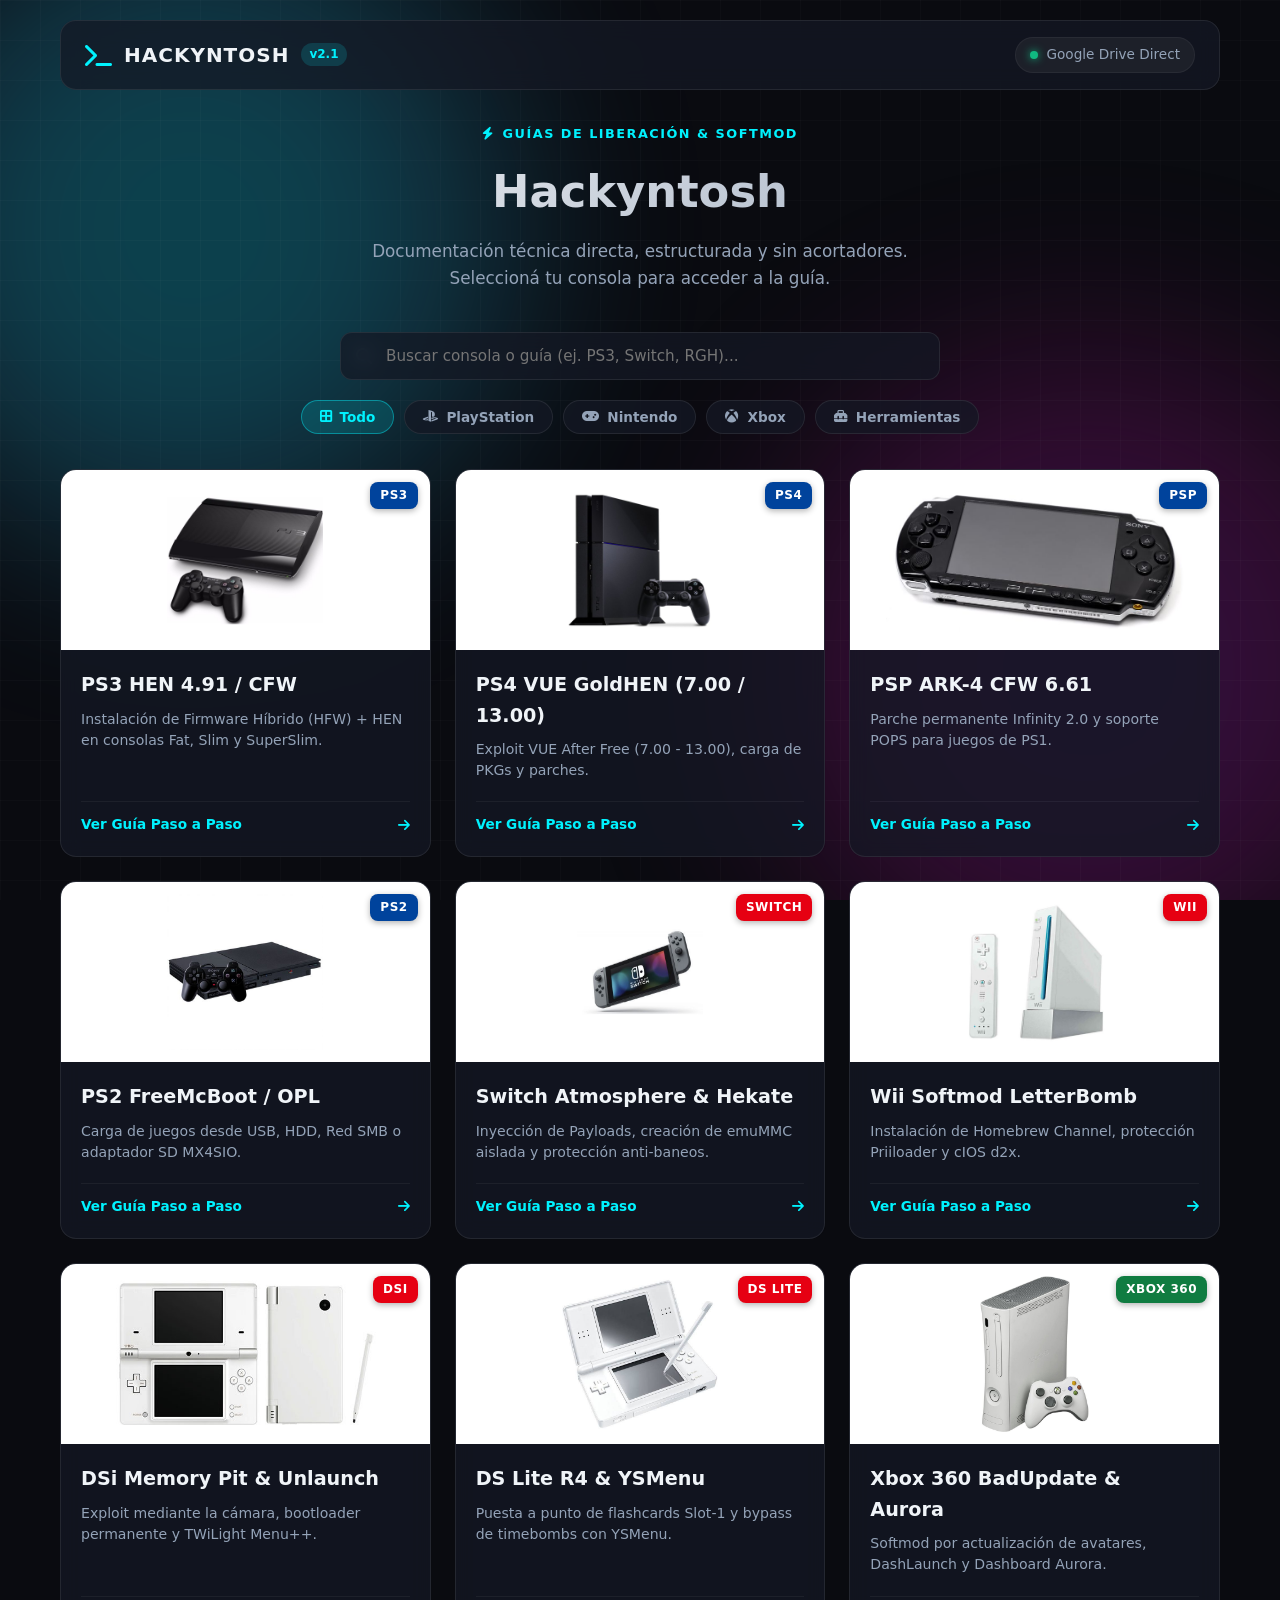
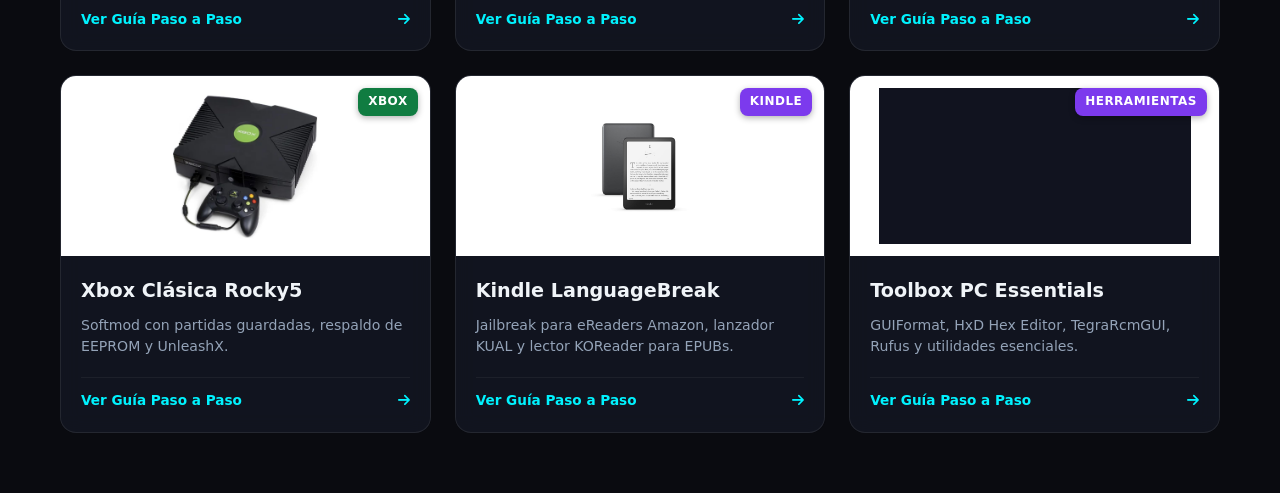
==== index.html @ 68d9c606 "Update Index" ====
<!DOCTYPE html>
<html lang="es">
<head>
  <meta charset="UTF-8">
  <meta name="viewport" content="width=device-width, initial-scale=1.0, maximum-scale=1.0, user-scalable=no">
  <title>Hackyntosh | Softmod & Documentación Técnica</title>
  <link rel="stylesheet" href="styles.css">
  <link rel="stylesheet" href="https://cdnjs.cloudflare.com/ajax/libs/font-awesome/6.4.0/css/all.min.css">
</head>
<body>

  <!-- Fondo Neón Cyberpunk -->
  <div class="aurora-bg">
    <div class="aurora-blob blob-1"></div>
    <div class="aurora-blob blob-2"></div>
    <div class="cyber-grid"></div>
  </div>

  <main class="main-layout">

    <!-- Navbar -->
    <nav class="navbar">
      <a href="index.html" class="brand">
        <i class="fa-solid fa-terminal brand-icon"></i>
        <span class="brand-title">HACKYNTOSH</span>
        <span class="brand-version">v2.1</span>
      </a>
      <div class="status-pill">
        <span class="status-dot"></span>
        <span>Google Drive Direct</span>
      </div>
    </nav>

    <!-- Hero Section -->
    <header class="hero">
      <div class="hero-tag">
        <i class="fa-solid fa-bolt"></i> GUÍAS DE LIBERACIÓN & SOFTMOD
      </div>
      <h1>Hackyntosh</h1>
      <p>
        Documentación técnica directa, estructurada y sin acortadores. Seleccioná tu consola para acceder a la guía.
      </p>
    </header>

    <!-- Búsqueda y Filtros -->
    <div class="search-filter-box">
      <div class="search-bar">
        <i class="fa-solid fa-magnifying-glass search-icon"></i>
        <input type="text" id="searchInput" placeholder="Buscar consola o guía (ej. PS3, Switch, RGH)...">
      </div>

      <div class="filter-pills">
        <button class="filter-btn active" data-filter="all">
          <i class="fa-solid fa-border-all"></i> Todo
        </button>
        <button class="filter-btn" data-filter="playstation">
          <i class="fa-brands fa-playstation"></i> PlayStation
        </button>
        <button class="filter-btn" data-filter="nintendo">
          <i class="fa-solid fa-gamepad"></i> Nintendo
        </button>
        <button class="filter-btn" data-filter="xbox">
          <i class="fa-brands fa-xbox"></i> Xbox
        </button>
        <button class="filter-btn" data-filter="otros">
          <i class="fa-solid fa-toolbox"></i> Herramientas
        </button>
      </div>
    </div>

    <!-- Grilla de Consolas -->
    <div class="cards-grid" id="cardsGrid">

      <!-- PS3 -->
      <a href="ps3.html" class="guide-card-link" data-category="playstation" data-keywords="ps3 playstation 3 hen hfw 4.91 cfw evilnat multiman webman">
        <div class="card">
          <div class="card-image-wrapper">
            <img src="img/ps3.jpg" alt="PlayStation 3" onerror="this.src='data:image/svg+xml;utf8,<svg xmlns=\'http://www.w3.org/2000/svg\' width=\'100%\' height=\'100%\' fill=\'%2311131f\'><rect width=\'100%\' height=\'100%\'/></svg>'">
            <div class="card-image-overlay"></div>
            <span class="badge ps card-badge-top">PS3</span>
          </div>
          <div class="card-content">
            <h3>PS3 HEN 4.91 / CFW</h3>
            <p>Instalación de Firmware Híbrido (HFW) + HEN en consolas Fat, Slim y SuperSlim.</p>
            <div class="card-footer">
              <span>Ver Guía Paso a Paso</span>
              <i class="fa-solid fa-arrow-right"></i>
            </div>
          </div>
        </div>
      </a>

      <!-- PS4 -->
      <a href="ps4.html" class="guide-card-link" data-category="playstation" data-keywords="ps4 playstation 4 goldhen pppwn 9.00 11.00 itemzflow">
        <div class="card">
          <div class="card-image-wrapper">
            <img src="img/ps4.jpg" alt="PlayStation 4" onerror="this.src='data:image/svg+xml;utf8,<svg xmlns=\'http://www.w3.org/2000/svg\' width=\'100%\' height=\'100%\' fill=\'%2311131f\'><rect width=\'100%\' height=\'100%\'/></svg>'">
            <div class="card-image-overlay"></div>
            <span class="badge ps card-badge-top">PS4</span>
          </div>
          <div class="card-content">
            <h3>PS4 VUE GoldHEN (7.00 / 13.00)</h3>
            <p>Exploit VUE After Free (7.00 - 13.00), carga de PKGs y parches.</p>
            <div class="card-footer">
              <span>Ver Guía Paso a Paso</span>
              <i class="fa-solid fa-arrow-right"></i>
            </div>
          </div>
        </div>
      </a>

      <!-- PSP -->
      <a href="psp.html" class="guide-card-link" data-category="playstation" data-keywords="psp ark-4 cfw 6.61 infinity ps1 pops">
        <div class="card">
          <div class="card-image-wrapper">
            <img src="img/psp.jpg" alt="PSP" onerror="this.src='data:image/svg+xml;utf8,<svg xmlns=\'http://www.w3.org/2000/svg\' width=\'100%\' height=\'100%\' fill=\'%2311131f\'><rect width=\'100%\' height=\'100%\'/></svg>'">
            <div class="card-image-overlay"></div>
            <span class="badge ps card-badge-top">PSP</span>
          </div>
          <div class="card-content">
            <h3>PSP ARK-4 CFW 6.61</h3>
            <p>Parche permanente Infinity 2.0 y soporte POPS para juegos de PS1.</p>
            <div class="card-footer">
              <span>Ver Guía Paso a Paso</span>
              <i class="fa-solid fa-arrow-right"></i>
            </div>
          </div>
        </div>
      </a>

      <!-- PS2 -->
      <a href="ps2.html" class="guide-card-link" data-category="playstation" data-keywords="ps2 playstation 2 freemcboot fmcb funtuna opl mx4sio">
        <div class="card">
          <div class="card-image-wrapper">
            <img src="img/ps2.jpg" alt="PlayStation 2" onerror="this.src='data:image/svg+xml;utf8,<svg xmlns=\'http://www.w3.org/2000/svg\' width=\'100%\' height=\'100%\' fill=\'%2311131f\'><rect width=\'100%\' height=\'100%\'/></svg>'">
            <div class="card-image-overlay"></div>
            <span class="badge ps card-badge-top">PS2</span>
          </div>
          <div class="card-content">
            <h3>PS2 FreeMcBoot / OPL</h3>
            <p>Carga de juegos desde USB, HDD, Red SMB o adaptador SD MX4SIO.</p>
            <div class="card-footer">
              <span>Ver Guía Paso a Paso</span>
              <i class="fa-solid fa-arrow-right"></i>
            </div>
          </div>
        </div>
      </a>

      <!-- SWITCH -->
      <a href="switch.html" class="guide-card-link" data-category="nintendo" data-keywords="switch nintendo atmosphere hekate emummc dbi picofly">
        <div class="card">
          <div class="card-image-wrapper">
            <img src="img/switch.jpg" alt="Nintendo Switch" onerror="this.src='data:image/svg+xml;utf8,<svg xmlns=\'http://www.w3.org/2000/svg\' width=\'100%\' height=\'100%\' fill=\'%2311131f\'><rect width=\'100%\' height=\'100%\'/></svg>'">
            <div class="card-image-overlay"></div>
            <span class="badge nintendo card-badge-top">Switch</span>
          </div>
          <div class="card-content">
            <h3>Switch Atmosphere & Hekate</h3>
            <p>Inyección de Payloads, creación de emuMMC aislada y protección anti-baneos.</p>
            <div class="card-footer">
              <span>Ver Guía Paso a Paso</span>
              <i class="fa-solid fa-arrow-right"></i>
            </div>
          </div>
        </div>
      </a>

      <!-- WII -->
      <a href="wii.html" class="guide-card-link" data-category="nintendo" data-keywords="wii nintendo letterbomb str2hax cios d2x priiloader">
        <div class="card">
          <div class="card-image-wrapper">
            <img src="img/wii.jpg" alt="Nintendo Wii" onerror="this.src='data:image/svg+xml;utf8,<svg xmlns=\'http://www.w3.org/2000/svg\' width=\'100%\' height=\'100%\' fill=\'%2311131f\'><rect width=\'100%\' height=\'100%\'/></svg>'">
            <div class="card-image-overlay"></div>
            <span class="badge nintendo card-badge-top">Wii</span>
          </div>
          <div class="card-content">
            <h3>Wii Softmod LetterBomb</h3>
            <p>Instalación de Homebrew Channel, protección Priiloader y cIOS d2x.</p>
            <div class="card-footer">
              <span>Ver Guía Paso a Paso</span>
              <i class="fa-solid fa-arrow-right"></i>
            </div>
          </div>
        </div>
      </a>

      <!-- DSI -->
      <a href="dsi.html" class="guide-card-link" data-category="nintendo" data-keywords="dsi memory pit unlaunch twilight menu nintendo">
        <div class="card">
          <div class="card-image-wrapper">
            <img src="img/ndsi.jpg" alt="Nintendo DSi" onerror="this.src='data:image/svg+xml;utf8,<svg xmlns=\'http://www.w3.org/2000/svg\' width=\'100%\' height=\'100%\' fill=\'%2311131f\'><rect width=\'100%\' height=\'100%\'/></svg>'">
            <div class="card-image-overlay"></div>
            <span class="badge nintendo card-badge-top">DSi</span>
          </div>
          <div class="card-content">
            <h3>DSi Memory Pit & Unlaunch</h3>
            <p>Exploit mediante la cámara, bootloader permanente y TWiLight Menu++.</p>
            <div class="card-footer">
              <span>Ver Guía Paso a Paso</span>
              <i class="fa-solid fa-arrow-right"></i>
            </div>
          </div>
        </div>
      </a>

      <!-- DS LITE -->
      <a href="dslite.html" class="guide-card-link" data-category="nintendo" data-keywords="ds lite r4 ysmenu flashcard timebomb">
        <div class="card">
          <div class="card-image-wrapper">
            <img src="img/ndsl.jpg" alt="DS Lite" onerror="this.src='data:image/svg+xml;utf8,<svg xmlns=\'http://www.w3.org/2000/svg\' width=\'100%\' height=\'100%\' fill=\'%2311131f\'><rect width=\'100%\' height=\'100%\'/></svg>'">
            <div class="card-image-overlay"></div>
            <span class="badge nintendo card-badge-top">DS Lite</span>
          </div>
          <div class="card-content">
            <h3>DS Lite R4 & YSMenu</h3>
            <p>Puesta a punto de flashcards Slot-1 y bypass de timebombs con YSMenu.</p>
            <div class="card-footer">
              <span>Ver Guía Paso a Paso</span>
              <i class="fa-solid fa-arrow-right"></i>
            </div>
          </div>
        </div>
      </a>

      <!-- XBOX 360 -->
      <a href="xbox360.html" class="guide-card-link" data-category="xbox" data-keywords="xbox 360 badupdate badavatar aurora dashlaunch xexmenu">
        <div class="card">
          <div class="card-image-wrapper">
            <img src="img/xbox360.jpg" alt="Xbox 360" onerror="this.src='data:image/svg+xml;utf8,<svg xmlns=\'http://www.w3.org/2000/svg\' width=\'100%\' height=\'100%\' fill=\'%2311131f\'><rect width=\'100%\' height=\'100%\'/></svg>'">
            <div class="card-image-overlay"></div>
            <span class="badge xbox card-badge-top">Xbox 360</span>
          </div>
          <div class="card-content">
            <h3>Xbox 360 BadUpdate & Aurora</h3>
            <p>Softmod por actualización de avatares, DashLaunch y Dashboard Aurora.</p>
            <div class="card-footer">
              <span>Ver Guía Paso a Paso</span>
              <i class="fa-solid fa-arrow-right"></i>
            </div>
          </div>
        </div>
      </a>

      <!-- XBOX CLÁSICA -->
      <a href="xbox_clasica.html" class="guide-card-link" data-category="xbox" data-keywords="xbox clasica original endgame rocky5 unleashx insignia">
        <div class="card">
          <div class="card-image-wrapper">
            <img src="img/xbox.jpg" alt="Xbox Clasica" onerror="this.src='data:image/svg+xml;utf8,<svg xmlns=\'http://www.w3.org/2000/svg\' width=\'100%\' height=\'100%\' fill=\'%2311131f\'><rect width=\'100%\' height=\'100%\'/></svg>'">
            <div class="card-image-overlay"></div>
            <span class="badge xbox card-badge-top">Xbox</span>
          </div>
          <div class="card-content">
            <h3>Xbox Clásica Rocky5</h3>
            <p>Softmod con partidas guardadas, respaldo de EEPROM y UnleashX.</p>
            <div class="card-footer">
              <span>Ver Guía Paso a Paso</span>
              <i class="fa-solid fa-arrow-right"></i>
            </div>
          </div>
        </div>
      </a>

      <!-- KINDLE -->
      <a href="kindle.html" class="guide-card-link" data-category="otros" data-keywords="kindle languagebreak amazon jailbreak koreader kual">
        <div class="card">
          <div class="card-image-wrapper">
            <img src="img/kindle.jpg" alt="Kindle" onerror="this.src='data:image/svg+xml;utf8,<svg xmlns=\'http://www.w3.org/2000/svg\' width=\'100%\' height=\'100%\' fill=\'%2311131f\'><rect width=\'100%\' height=\'100%\'/></svg>'">
            <div class="card-image-overlay"></div>
            <span class="badge otros card-badge-top">Kindle</span>
          </div>
          <div class="card-content">
            <h3>Kindle LanguageBreak</h3>
            <p>Jailbreak para eReaders Amazon, lanzador KUAL y lector KOReader para EPUBs.</p>
            <div class="card-footer">
              <span>Ver Guía Paso a Paso</span>
              <i class="fa-solid fa-arrow-right"></i>
            </div>
          </div>
        </div>
      </a>

      <!-- HERRAMIENTAS PC -->
      <a href="pctools.html" class="guide-card-link" data-category="otros" data-keywords="tools pc guiformat hxd tegrarcmgui rufus herramientas">
        <div class="card">
          <div class="card-image-wrapper">
            <img src="img/pctools.jpg" alt="PC Tools" onerror="this.src='data:image/svg+xml;utf8,<svg xmlns=\'http://www.w3.org/2000/svg\' width=\'100%\' height=\'100%\' fill=\'%2311131f\'><rect width=\'100%\' height=\'100%\'/></svg>'">
            <div class="card-image-overlay"></div>
            <span class="badge otros card-badge-top">Herramientas</span>
          </div>
          <div class="card-content">
            <h3>Toolbox PC Essentials</h3>
            <p>GUIFormat, HxD Hex Editor, TegraRcmGUI, Rufus y utilidades esenciales.</p>
            <div class="card-footer">
              <span>Ver Guía Paso a Paso</span>
              <i class="fa-solid fa-arrow-right"></i>
            </div>
          </div>
        </div>
      </a>

    </div>

  </main>

  <!-- Filter & Search Script -->
  <script>
    document.addEventListener('DOMContentLoaded', () => {
      const searchInput = document.getElementById('searchInput');
      const filterBtns = document.querySelectorAll('.filter-btn');
      const cards = document.querySelectorAll('.guide-card-link');

      let currentFilter = 'all';

      filterBtns.forEach(btn => {
        btn.addEventListener('click', () => {
          filterBtns.forEach(b => b.classList.remove('active'));
          btn.classList.add('active');
          currentFilter = btn.dataset.filter;
          filterCards();
        });
      });

      searchInput.addEventListener('input', filterCards);

      function filterCards() {
        const query = searchInput.value.toLowerCase().trim();

        cards.forEach(card => {
          const category = card.dataset.category;
          const keywords = (card.dataset.keywords || '').toLowerCase();
          const title = card.querySelector('h3').textContent.toLowerCase();

          const matchesCategory = (currentFilter === 'all' || category === currentFilter);
          const matchesQuery = (title.includes(query) || keywords.includes(query));

          if (matchesCategory && matchesQuery) {
            card.style.display = 'block';
          } else {
            card.style.display = 'none';
          }
        });
      }
    });
  </script>
</body>
</html>
---- styles.css ----
/* ==========================================================================
   RESET & VARIABLES
   ========================================================================== */
* {
  margin: 0;
  padding: 0;
  box-sizing: border-box;
  font-family: 'Segoe UI', system-ui, -apple-system, BlinkMacSystemFont, Roboto, sans-serif;
}

:root {
  --bg-dark: #0a0b10;
  --card-bg: rgba(20, 24, 36, 0.75);
  --card-border: rgba(255, 255, 255, 0.08);
  --accent-cyan: #00f2fe;
  --accent-blue: #4facfe;
  --text-main: #f0f4f8;
  --text-muted: #94a3b8;
  
  /* Badges por Plataforma */
  --ps-color: #00439c;
  --nintendo-color: #e60012;
  --xbox-color: #107c41;
  --otros-color: #7c3aed;
  
  /* Botón Google Drive */
  --gdrive-green: #34a853;
  --gdrive-hover: #2d9248;
}

body {
  background-color: var(--bg-dark);
  color: var(--text-main);
  min-height: 100vh;
  overflow-x: hidden;
  line-height: 1.6;
}

/* ==========================================================================
   FONDO CIBERPUNK Y AURORA
   ========================================================================== */
.aurora-bg {
  position: fixed;
  top: 0;
  left: 0;
  width: 100vw;
  height: 100vh;
  z-index: -1;
  pointer-events: none;
  overflow: hidden;
}

.aurora-blob {
  position: absolute;
  border-radius: 50%;
  filter: blur(100px);
  opacity: 0.25;
}

.blob-1 {
  top: -10%;
  left: -10%;
  width: 50vw;
  height: 50vw;
  background: radial-gradient(circle, #00f2fe, #4facfe);
}

.blob-2 {
  bottom: -10%;
  right: -10%;
  width: 50vw;
  height: 50vw;
  background: radial-gradient(circle, #7928ca, #ff0080);
}

.cyber-grid {
  position: absolute;
  top: 0;
  left: 0;
  width: 100%;
  height: 100%;
  background-image: linear-gradient(rgba(255, 255, 255, 0.02) 1px, transparent 1px),
                    linear-gradient(90deg, rgba(255, 255, 255, 0.02) 1px, transparent 1px);
  background-size: 40px 40px;
}

/* ==========================================================================
   LAYOUT PRINCIPAL
   ========================================================================== */
.main-layout {
  max-width: 1200px;
  margin: 0 auto;
  padding: 20px 20px 60px 20px;
}

/* ==========================================================================
   NAVBAR
   ========================================================================== */
.navbar {
  display: flex;
  justify-content: space-between;
  align-items: center;
  padding: 16px 24px;
  background: var(--card-bg);
  border: 1px solid var(--card-border);
  backdrop-filter: blur(12px);
  border-radius: 16px;
  margin-bottom: 30px;
}

.brand {
  display: flex;
  align-items: center;
  gap: 12px;
  text-decoration: none;
  color: var(--text-main);
}

.brand-icon {
  font-size: 1.5rem;
  color: var(--accent-cyan);
}

.brand-title {
  font-weight: 800;
  font-size: 1.25rem;
  letter-spacing: 1px;
}

.brand-version {
  font-size: 0.75rem;
  background: rgba(0, 242, 254, 0.15);
  color: var(--accent-cyan);
  padding: 2px 8px;
  border-radius: 12px;
  font-weight: 600;
}

.status-pill {
  display: flex;
  align-items: center;
  gap: 8px;
  font-size: 0.85rem;
  color: var(--text-muted);
  background: rgba(255, 255, 255, 0.05);
  padding: 6px 14px;
  border-radius: 20px;
  border: 1px solid rgba(255, 255, 255, 0.05);
}

.status-dot {
  width: 8px;
  height: 8px;
  background-color: #10b981;
  border-radius: 50%;
  box-shadow: 0 0 8px #10b981;
}

/* ==========================================================================
   HERO SECTION
   ========================================================================== */
.hero {
  text-align: center;
  margin-bottom: 40px;
}

.hero-tag {
  display: inline-flex;
  align-items: center;
  gap: 8px;
  font-size: 0.8rem;
  font-weight: 700;
  color: var(--accent-cyan);
  letter-spacing: 1.5px;
  margin-bottom: 12px;
}

.hero h1 {
  font-size: 2.8rem;
  font-weight: 900;
  margin-bottom: 10px;
  background: linear-gradient(135deg, #ffffff 0%, #94a3b8 100%);
  -webkit-background-clip: text;
  -webkit-text-fill-color: transparent;
}

.hero p {
  color: var(--text-muted);
  max-width: 600px;
  margin: 0 auto;
  font-size: 1.05rem;
}

/* ==========================================================================
   BÚSQUEDA Y FILTROS
   ========================================================================== */
.search-filter-box {
  margin-bottom: 35px;
}

.search-bar {
  position: relative;
  max-width: 600px;
  margin: 0 auto 20px auto;
}

.search-bar input {
  width: 100%;
  padding: 14px 20px 14px 45px;
  background: var(--card-bg);
  border: 1px solid var(--card-border);
  border-radius: 12px;
  color: var(--text-main);
  font-size: 0.95rem;
  outline: none;
  backdrop-filter: blur(10px);
  transition: all 0.3s ease;
}

.search-bar input:focus {
  border-color: var(--accent-cyan);
  box-shadow: 0 0 15px rgba(0, 242, 254, 0.2);
}

.search-bar i {
  position: absolute;
  left: 16px;
  top: 50%;
  transform: translateY(-50%);
  color: var(--text-muted);
}

.filter-pills {
  display: flex;
  justify-content: center;
  flex-wrap: wrap;
  gap: 10px;
}

.filter-btn {
  background: var(--card-bg);
  border: 1px solid var(--card-border);
  color: var(--text-muted);
  padding: 8px 18px;
  border-radius: 20px;
  cursor: pointer;
  font-size: 0.85rem;
  font-weight: 600;
  display: flex;
  align-items: center;
  gap: 8px;
  transition: all 0.2s ease;
}

.filter-btn:hover, .filter-btn.active {
  background: rgba(0, 242, 254, 0.15);
  color: var(--accent-cyan);
  border-color: rgba(0, 242, 254, 0.4);
}

/* ==========================================================================
   GRILLA DE TARJETAS DE CONSOLAS
   ========================================================================== */
.cards-grid {
  display: grid;
  grid-template-columns: repeat(auto-fill, minmax(280px, 1fr));
  gap: 24px;
}

.guide-card-link {
  text-decoration: none;
  color: inherit;
  display: block;
}

.card {
  background: var(--card-bg);
  border: 1px solid var(--card-border);
  border-radius: 16px;
  overflow: hidden;
  backdrop-filter: blur(10px);
  transition: all 0.3s ease;
  height: 100%;
  display: flex;
  flex-direction: column;
}

.card:hover {
  transform: translateY(-5px);
  border-color: rgba(255, 255, 255, 0.2);
  box-shadow: 0 10px 30px rgba(0, 0, 0, 0.5);
}

/* FIX DEFINITIVO DE IMÁGENES: Fondo blanco + Zoom Out + Visión Completa */
.card-image-wrapper {
  position: relative;
  width: 100%;
  height: 180px;
  overflow: hidden;
  background-color: #ffffff; /* Se fusiona con el fondo de tus fotos */
  padding: 12px; /* Margen interno para el efecto "zoom out" */
  display: flex;
  align-items: center;
  justify-content: center;
}

.card-image-wrapper img {
  width: 100%;
  height: 100%;
  object-fit: contain; /* Se ve la consola COMPLETA sin recortes */
  object-position: center;
  display: block;
  transition: transform 0.4s ease;
}

.card:hover .card-image-wrapper img {
  transform: scale(1.08); /* Animación suave al pasar el mouse */
}

.card-image-overlay {
  display: none; /* Desactivado para no oscurecer la foto blanca */
}

.card-badge-top {
  position: absolute;
  top: 12px;
  right: 12px;
  z-index: 2;
}

/* BADGES */
.badge {
  font-size: 0.75rem;
  font-weight: 700;
  padding: 4px 10px;
  border-radius: 8px;
  text-transform: uppercase;
  color: #fff;
  letter-spacing: 0.5px;
  box-shadow: 0 2px 6px rgba(0, 0, 0, 0.3);
}

.badge.ps { background-color: var(--ps-color); }
.badge.nintendo { background-color: var(--nintendo-color); }
.badge.xbox { background-color: var(--xbox-color); }
.badge.otros { background-color: var(--otros-color); }

.card-content {
  padding: 20px;
  display: flex;
  flex-direction: column;
  flex-grow: 1;
}

.card-content h3 {
  font-size: 1.2rem;
  font-weight: 700;
  margin-bottom: 8px;
  color: var(--text-main);
}

.card-content p {
  font-size: 0.88rem;
  color: var(--text-muted);
  line-height: 1.5;
  margin-bottom: 20px;
  flex-grow: 1;
}

.card-footer {
  display: flex;
  align-items: center;
  justify-content: space-between;
  font-size: 0.85rem;
  font-weight: 600;
  color: var(--accent-cyan);
  border-top: 1px solid rgba(255, 255, 255, 0.05);
  padding-top: 12px;
}

/* ==========================================================================
   ESTILOS DE GUÍAS INDIVIDUALES (ps3.html, ps4.html, etc.)
   ========================================================================== */
.back-btn {
  display: inline-flex;
  align-items: center;
  gap: 8px;
  color: var(--text-muted);
  text-decoration: none;
  font-weight: 600;
  font-size: 0.9rem;
  margin-bottom: 20px;
  padding: 8px 16px;
  background: var(--card-bg);
  border: 1px solid var(--card-border);
  border-radius: 10px;
  transition: all 0.2s ease;
}

.back-btn:hover {
  color: var(--text-main);
  border-color: rgba(255, 255, 255, 0.2);
  transform: translateX(-4px);
}

/* BANNER SUPERIOR EN LAS GUÍAS INDIVIDUALES */
.guide-banner {
  width: 100%;
  height: 220px;
  overflow: hidden;
  border-radius: 16px;
  margin-bottom: 25px;
  border: 1px solid var(--card-border);
  background-color: #ffffff; /* Fondo blanco */
  padding: 16px; /* Efecto zoom out */
  display: flex;
  align-items: center;
  justify-content: center;
}

.guide-banner img {
  width: 100%;
  height: 100%;
  object-fit: contain; /* Banner completo sin recortar */
  object-position: center;
  display: block;
}

.guide-header {
  margin-bottom: 30px;
}

.guide-title-group {
  display: flex;
  align-items: center;
  gap: 10px;
  margin-bottom: 12px;
}

.v-badge {
  background: rgba(255, 255, 255, 0.1);
  color: var(--text-main);
  font-size: 0.8rem;
  padding: 3px 10px;
  border-radius: 6px;
  font-weight: 600;
}

.guide-header h1 {
  font-size: 2.2rem;
  font-weight: 800;
  margin-bottom: 10px;
}

.guide-subtitle {
  color: var(--text-muted);
  font-size: 1.05rem;
}

/* ==========================================================================
   CAJA DE DESCARGA GOOGLE DRIVE
   ========================================================================== */
.download-card {
  background: rgba(15, 23, 42, 0.85);
  border: 1px solid rgba(52, 168, 83, 0.3);
  border-radius: 16px;
  padding: 24px;
  display: flex;
  justify-content: space-between;
  align-items: center;
  gap: 20px;
  margin-bottom: 35px;
  backdrop-filter: blur(10px);
  box-shadow: 0 4px 20px rgba(0, 0, 0, 0.3);
}

.download-info h3 {
  font-size: 1.1rem;
  font-weight: 700;
  color: #ffffff;
  margin-bottom: 6px;
  display: flex;
  align-items: center;
  gap: 10px;
}

.download-info p {
  color: var(--text-muted);
  font-size: 0.88rem;
}

.dl-btn-gdrive {
  display: inline-flex;
  align-items: center;
  gap: 10px;
  background-color: var(--gdrive-green);
  color: #ffffff !important;
  font-weight: 700;
  font-size: 0.95rem;
  padding: 12px 22px;
  border-radius: 10px;
  text-decoration: none;
  transition: all 0.2s ease-in-out;
  border: 1px solid #2d9248;
  box-shadow: 0 4px 14px rgba(52, 168, 83, 0.35);
  white-space: nowrap;
}

.dl-btn-gdrive:hover {
  background-color: var(--gdrive-hover);
  color: #ffffff !important;
  transform: translateY(-2px);
  box-shadow: 0 6px 20px rgba(52, 168, 83, 0.5);
}

.dl-btn-gdrive i {
  font-size: 1.2rem;
  color: #ffffff !important;
}

/* ==========================================================================
   PASOS DE LAS GUÍAS
   ========================================================================== */
.steps-container {
  display: flex;
  flex-direction: column;
  gap: 20px;
}

.step-card {
  background: var(--card-bg);
  border: 1px solid var(--card-border);
  border-radius: 16px;
  padding: 24px;
  position: relative;
}

.step-number {
  display: inline-block;
  font-size: 0.75rem;
  font-weight: 800;
  color: var(--accent-cyan);
  text-transform: uppercase;
  letter-spacing: 1px;
  background: rgba(0, 242, 254, 0.1);
  padding: 4px 10px;
  border-radius: 6px;
  margin-bottom: 12px;
}

.step-card h3 {
  font-size: 1.2rem;
  font-weight: 700;
  margin-bottom: 10px;
  display: flex;
  align-items: center;
  gap: 10px;
}

.step-card p {
  color: var(--text-muted);
  font-size: 0.95rem;
  margin-bottom: 12px;
}

.step-card ul {
  padding-left: 20px;
  color: var(--text-main);
  font-size: 0.92rem;
}

.step-card ul li {
  margin-bottom: 8px;
}

code {
  background: rgba(0, 0, 0, 0.5);
  color: #38bdf8;
  padding: 2px 8px;
  border-radius: 6px;
  font-family: 'Consolas', monospace;
  font-size: 0.88rem;
  border: 1px solid rgba(255, 255, 255, 0.1);
}

/* ==========================================================================
   RESPONSIVE (MÓVILES Y NETBOOKS)
   ========================================================================== */
@media (max-width: 768px) {
  .hero h1 { font-size: 2rem; }
  .download-card { flex-direction: column; align-items: flex-start; }
  .dl-btn-gdrive { width: 100%; justify-content: center; }
  .navbar { flex-direction: column; gap: 12px; }
  .cards-grid { grid-template-columns: 1fr; }
}
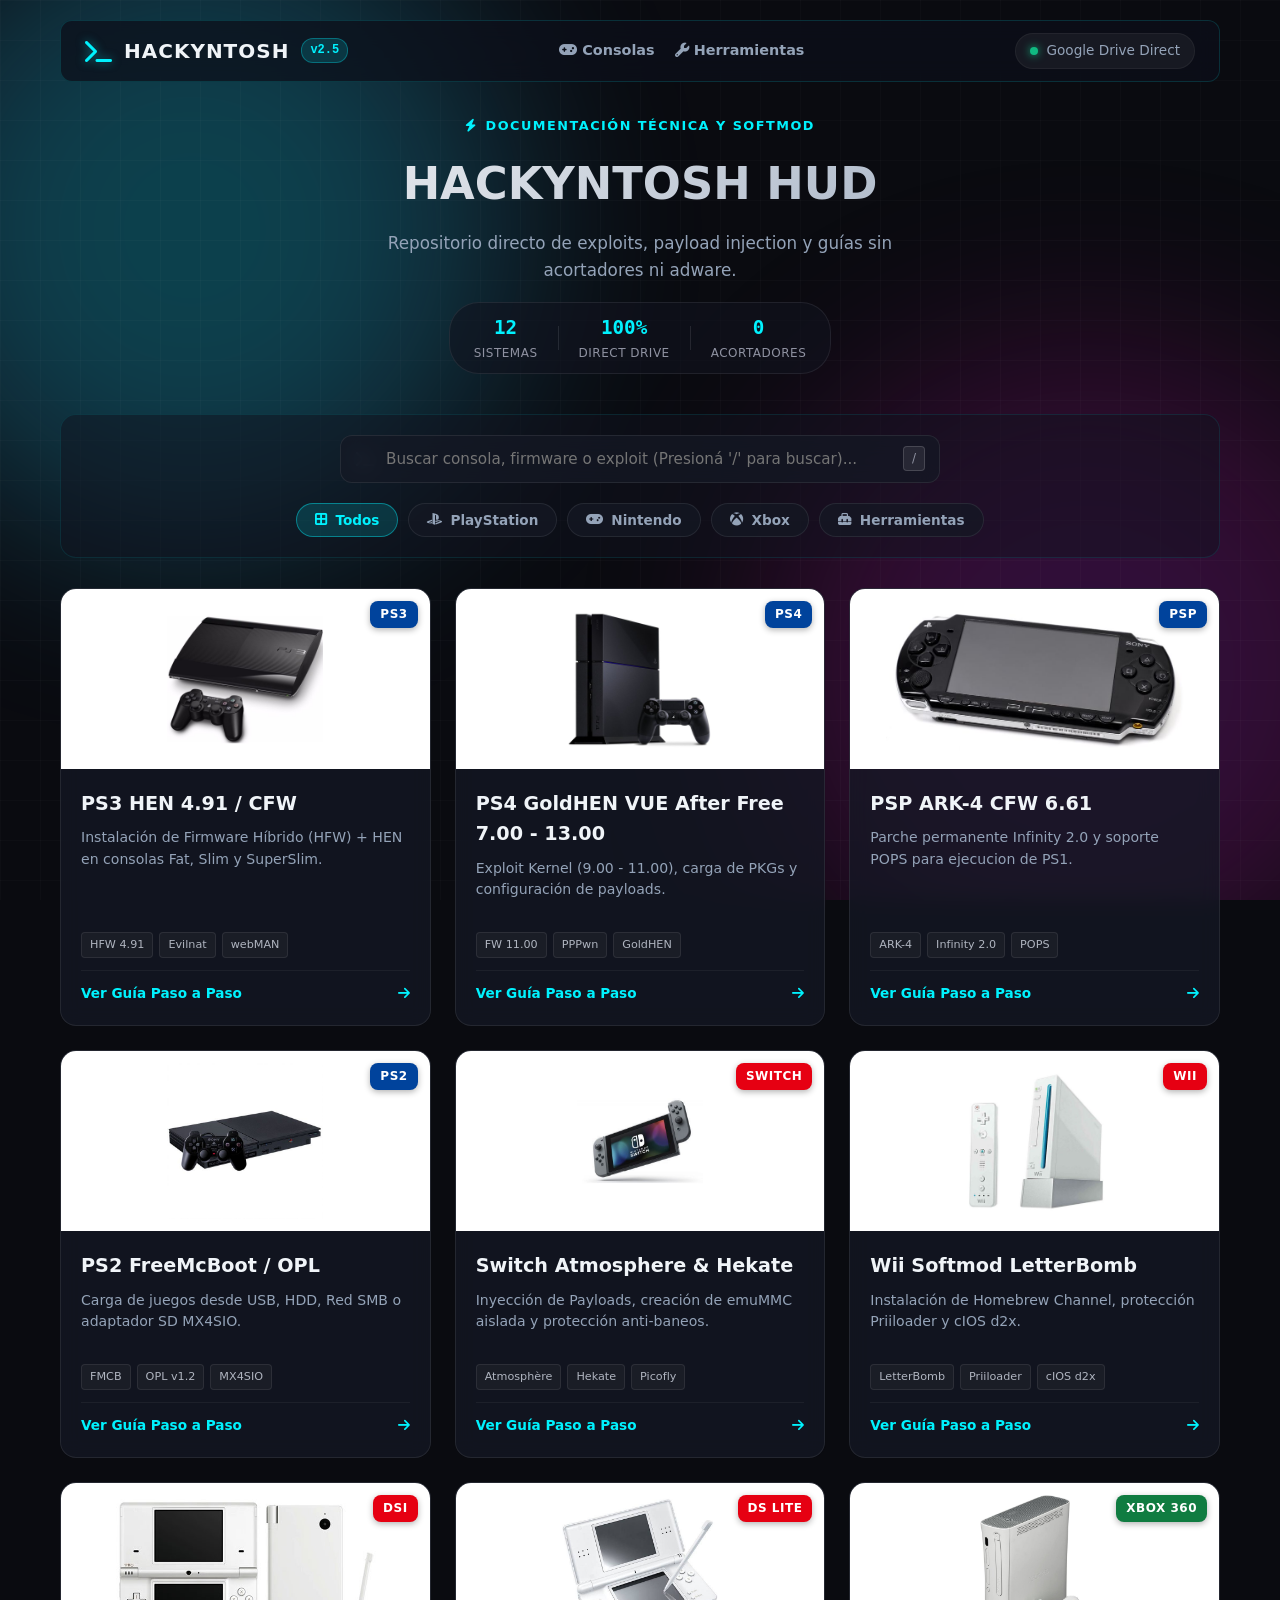
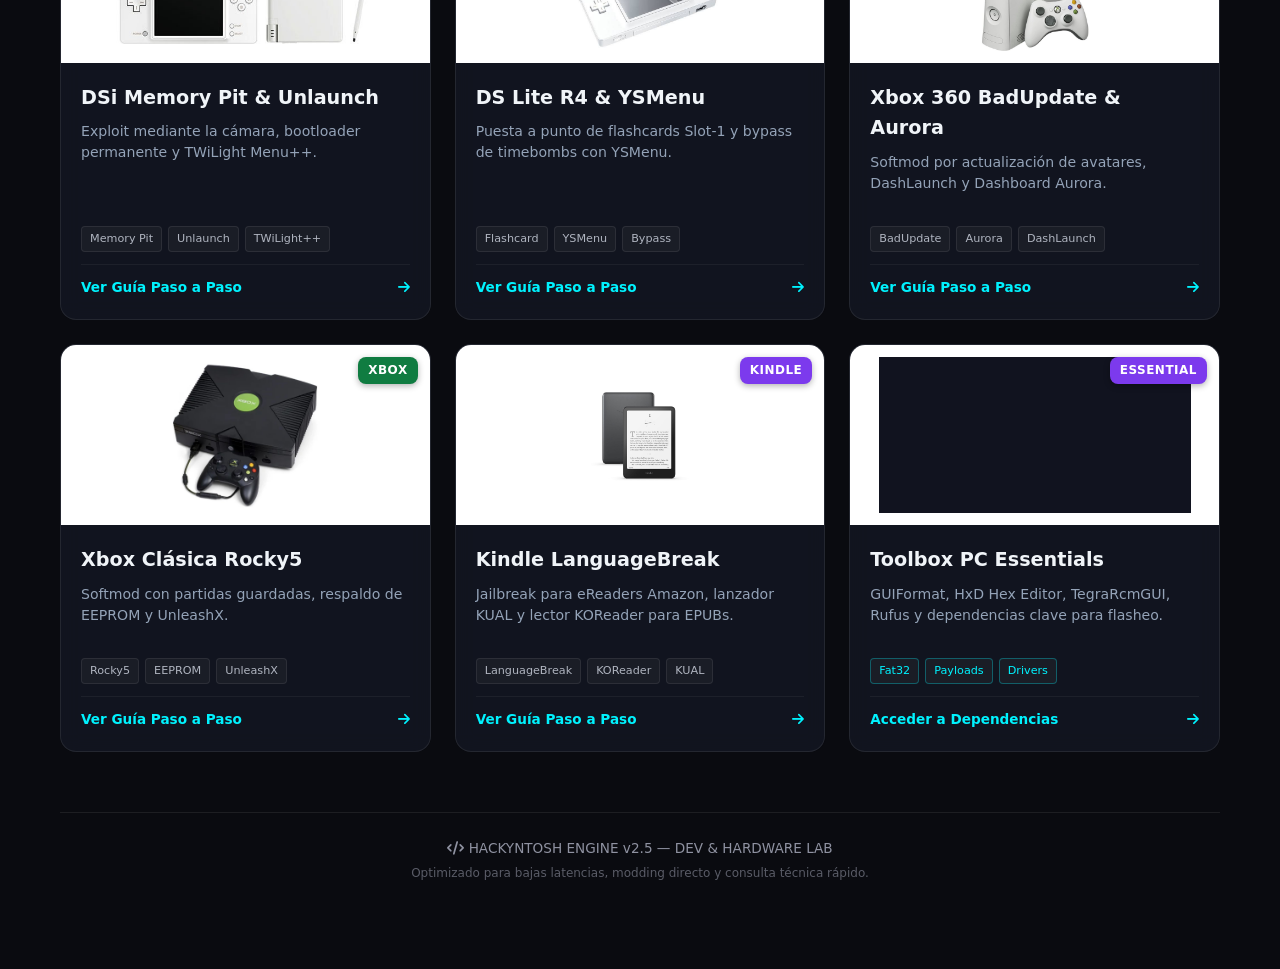
==== commit 3ff53224: "update" ====
--- a/index.html
+++ b/index.html
@@ -18,40 +18,65 @@
 
   <main class="main-layout">
 
-    <!-- Navbar -->
+    <!-- Navbar Sticky con Glassmorphism -->
     <nav class="navbar">
       <a href="index.html" class="brand">
         <i class="fa-solid fa-terminal brand-icon"></i>
         <span class="brand-title">HACKYNTOSH</span>
-        <span class="brand-version">v2.1</span>
-      </a>
-      <div class="status-pill">
+        <span class="brand-version">v2.5</span>
+      </a>
+
+      <div class="nav-links">
+        <a href="#cardsGrid" class="nav-item"><i class="fa-solid fa-gamepad"></i> Consolas</a>
+        <a href="pctools.html" class="nav-item"><i class="fa-solid fa-wrench"></i> Herramientas</a>
+      </div>
+
+      <div class="status-pill" id="devModeToggle" title="Click para alternar Modo Dev">
         <span class="status-dot"></span>
-        <span>Google Drive Direct</span>
+        <span id="statusText">Google Drive Direct</span>
       </div>
     </nav>
 
-    <!-- Hero Section -->
+    <!-- Hero Section con Estadísticas HUD -->
     <header class="hero">
       <div class="hero-tag">
-        <i class="fa-solid fa-bolt"></i> GUÍAS DE LIBERACIÓN & SOFTMOD
-      </div>
-      <h1>Hackyntosh</h1>
+        <i class="fa-solid fa-bolt"></i> DOCUMENTACIÓN TÉCNICA Y SOFTMOD
+      </div>
+      <h1>HACKYNTOSH <span class="glitch-text">HUD</span></h1>
       <p>
-        Documentación técnica directa, estructurada y sin acortadores. Seleccioná tu consola para acceder a la guía.
+        Repositorio directo de exploits, payload injection y guías sin acortadores ni adware.
       </p>
+
+      <!-- Stats Bar Quick Overview -->
+      <div class="hero-stats">
+        <div class="stat-item">
+          <span class="stat-number" id="totalGuidesCount">12</span>
+          <span class="stat-label">Sistemas</span>
+        </div>
+        <div class="stat-divider"></div>
+        <div class="stat-item">
+          <span class="stat-number">100%</span>
+          <span class="stat-label">Direct Drive</span>
+        </div>
+        <div class="stat-divider"></div>
+        <div class="stat-item">
+          <span class="stat-number">0</span>
+          <span class="stat-label">Acortadores</span>
+        </div>
+      </div>
     </header>
 
-    <!-- Búsqueda y Filtros -->
-    <div class="search-filter-box">
+    <!-- Panel de Control Cyberpunk (Búsqueda + Filtros) -->
+    <section class="cyber-control-panel">
       <div class="search-bar">
-        <i class="fa-solid fa-magnifying-glass search-icon"></i>
-        <input type="text" id="searchInput" placeholder="Buscar consola o guía (ej. PS3, Switch, RGH)...">
+        <i class="fa-solid fa-terminal search-icon"></i>
+        <input type="text" id="searchInput" placeholder="Buscar consola, firmware o exploit (Presioná '/' para buscar)...">
+        <kbd class="search-shortcut">/</kbd>
       </div>
 
       <div class="filter-pills">
         <button class="filter-btn active" data-filter="all">
-          <i class="fa-solid fa-border-all"></i> Todo
+          <i class="fa-solid fa-border-all"></i> Todos
         </button>
         <button class="filter-btn" data-filter="playstation">
           <i class="fa-brands fa-playstation"></i> PlayStation
@@ -66,9 +91,9 @@
           <i class="fa-solid fa-toolbox"></i> Herramientas
         </button>
       </div>
-    </div>
-
-    <!-- Grilla de Consolas -->
+    </section>
+
+    <!-- Grilla de Consolas y Guías -->
     <div class="cards-grid" id="cardsGrid">
 
       <!-- PS3 -->
@@ -76,12 +101,16 @@
         <div class="card">
           <div class="card-image-wrapper">
             <img src="img/ps3.jpg" alt="PlayStation 3" onerror="this.src='data:image/svg+xml;utf8,<svg xmlns=\'http://www.w3.org/2000/svg\' width=\'100%\' height=\'100%\' fill=\'%2311131f\'><rect width=\'100%\' height=\'100%\'/></svg>'">
-            <div class="card-image-overlay"></div>
             <span class="badge ps card-badge-top">PS3</span>
           </div>
           <div class="card-content">
             <h3>PS3 HEN 4.91 / CFW</h3>
             <p>Instalación de Firmware Híbrido (HFW) + HEN en consolas Fat, Slim y SuperSlim.</p>
+            <div class="micro-tags">
+              <span class="tag">HFW 4.91</span>
+              <span class="tag">Evilnat</span>
+              <span class="tag">webMAN</span>
+            </div>
             <div class="card-footer">
               <span>Ver Guía Paso a Paso</span>
               <i class="fa-solid fa-arrow-right"></i>
@@ -95,12 +124,16 @@
         <div class="card">
           <div class="card-image-wrapper">
             <img src="img/ps4.jpg" alt="PlayStation 4" onerror="this.src='data:image/svg+xml;utf8,<svg xmlns=\'http://www.w3.org/2000/svg\' width=\'100%\' height=\'100%\' fill=\'%2311131f\'><rect width=\'100%\' height=\'100%\'/></svg>'">
-            <div class="card-image-overlay"></div>
             <span class="badge ps card-badge-top">PS4</span>
           </div>
           <div class="card-content">
-            <h3>PS4 VUE GoldHEN (7.00 / 13.00)</h3>
-            <p>Exploit VUE After Free (7.00 - 13.00), carga de PKGs y parches.</p>
+            <h3>PS4 GoldHEN VUE After Free 7.00 - 13.00 </h3>
+            <p>Exploit Kernel (9.00 - 11.00), carga de PKGs y configuración de payloads.</p>
+            <div class="micro-tags">
+              <span class="tag">FW 11.00</span>
+              <span class="tag">PPPwn</span>
+              <span class="tag">GoldHEN</span>
+            </div>
             <div class="card-footer">
               <span>Ver Guía Paso a Paso</span>
               <i class="fa-solid fa-arrow-right"></i>
@@ -114,12 +147,16 @@
         <div class="card">
           <div class="card-image-wrapper">
             <img src="img/psp.jpg" alt="PSP" onerror="this.src='data:image/svg+xml;utf8,<svg xmlns=\'http://www.w3.org/2000/svg\' width=\'100%\' height=\'100%\' fill=\'%2311131f\'><rect width=\'100%\' height=\'100%\'/></svg>'">
-            <div class="card-image-overlay"></div>
             <span class="badge ps card-badge-top">PSP</span>
           </div>
           <div class="card-content">
             <h3>PSP ARK-4 CFW 6.61</h3>
-            <p>Parche permanente Infinity 2.0 y soporte POPS para juegos de PS1.</p>
+            <p>Parche permanente Infinity 2.0 y soporte POPS para ejecucion de PS1.</p>
+            <div class="micro-tags">
+              <span class="tag">ARK-4</span>
+              <span class="tag">Infinity 2.0</span>
+              <span class="tag">POPS</span>
+            </div>
             <div class="card-footer">
               <span>Ver Guía Paso a Paso</span>
               <i class="fa-solid fa-arrow-right"></i>
@@ -133,12 +170,16 @@
         <div class="card">
           <div class="card-image-wrapper">
             <img src="img/ps2.jpg" alt="PlayStation 2" onerror="this.src='data:image/svg+xml;utf8,<svg xmlns=\'http://www.w3.org/2000/svg\' width=\'100%\' height=\'100%\' fill=\'%2311131f\'><rect width=\'100%\' height=\'100%\'/></svg>'">
-            <div class="card-image-overlay"></div>
             <span class="badge ps card-badge-top">PS2</span>
           </div>
           <div class="card-content">
             <h3>PS2 FreeMcBoot / OPL</h3>
             <p>Carga de juegos desde USB, HDD, Red SMB o adaptador SD MX4SIO.</p>
+            <div class="micro-tags">
+              <span class="tag">FMCB</span>
+              <span class="tag">OPL v1.2</span>
+              <span class="tag">MX4SIO</span>
+            </div>
             <div class="card-footer">
               <span>Ver Guía Paso a Paso</span>
               <i class="fa-solid fa-arrow-right"></i>
@@ -152,12 +193,16 @@
         <div class="card">
           <div class="card-image-wrapper">
             <img src="img/switch.jpg" alt="Nintendo Switch" onerror="this.src='data:image/svg+xml;utf8,<svg xmlns=\'http://www.w3.org/2000/svg\' width=\'100%\' height=\'100%\' fill=\'%2311131f\'><rect width=\'100%\' height=\'100%\'/></svg>'">
-            <div class="card-image-overlay"></div>
             <span class="badge nintendo card-badge-top">Switch</span>
           </div>
           <div class="card-content">
             <h3>Switch Atmosphere & Hekate</h3>
             <p>Inyección de Payloads, creación de emuMMC aislada y protección anti-baneos.</p>
+            <div class="micro-tags">
+              <span class="tag">Atmosphère</span>
+              <span class="tag">Hekate</span>
+              <span class="tag">Picofly</span>
+            </div>
             <div class="card-footer">
               <span>Ver Guía Paso a Paso</span>
               <i class="fa-solid fa-arrow-right"></i>
@@ -171,12 +216,16 @@
         <div class="card">
           <div class="card-image-wrapper">
             <img src="img/wii.jpg" alt="Nintendo Wii" onerror="this.src='data:image/svg+xml;utf8,<svg xmlns=\'http://www.w3.org/2000/svg\' width=\'100%\' height=\'100%\' fill=\'%2311131f\'><rect width=\'100%\' height=\'100%\'/></svg>'">
-            <div class="card-image-overlay"></div>
             <span class="badge nintendo card-badge-top">Wii</span>
           </div>
           <div class="card-content">
             <h3>Wii Softmod LetterBomb</h3>
             <p>Instalación de Homebrew Channel, protección Priiloader y cIOS d2x.</p>
+            <div class="micro-tags">
+              <span class="tag">LetterBomb</span>
+              <span class="tag">Priiloader</span>
+              <span class="tag">cIOS d2x</span>
+            </div>
             <div class="card-footer">
               <span>Ver Guía Paso a Paso</span>
               <i class="fa-solid fa-arrow-right"></i>
@@ -190,12 +239,16 @@
         <div class="card">
           <div class="card-image-wrapper">
             <img src="img/ndsi.jpg" alt="Nintendo DSi" onerror="this.src='data:image/svg+xml;utf8,<svg xmlns=\'http://www.w3.org/2000/svg\' width=\'100%\' height=\'100%\' fill=\'%2311131f\'><rect width=\'100%\' height=\'100%\'/></svg>'">
-            <div class="card-image-overlay"></div>
             <span class="badge nintendo card-badge-top">DSi</span>
           </div>
           <div class="card-content">
             <h3>DSi Memory Pit & Unlaunch</h3>
             <p>Exploit mediante la cámara, bootloader permanente y TWiLight Menu++.</p>
+            <div class="micro-tags">
+              <span class="tag">Memory Pit</span>
+              <span class="tag">Unlaunch</span>
+              <span class="tag">TWiLight++</span>
+            </div>
             <div class="card-footer">
               <span>Ver Guía Paso a Paso</span>
               <i class="fa-solid fa-arrow-right"></i>
@@ -209,12 +262,16 @@
         <div class="card">
           <div class="card-image-wrapper">
             <img src="img/ndsl.jpg" alt="DS Lite" onerror="this.src='data:image/svg+xml;utf8,<svg xmlns=\'http://www.w3.org/2000/svg\' width=\'100%\' height=\'100%\' fill=\'%2311131f\'><rect width=\'100%\' height=\'100%\'/></svg>'">
-            <div class="card-image-overlay"></div>
             <span class="badge nintendo card-badge-top">DS Lite</span>
           </div>
           <div class="card-content">
             <h3>DS Lite R4 & YSMenu</h3>
             <p>Puesta a punto de flashcards Slot-1 y bypass de timebombs con YSMenu.</p>
+            <div class="micro-tags">
+              <span class="tag">Flashcard</span>
+              <span class="tag">YSMenu</span>
+              <span class="tag">Bypass</span>
+            </div>
             <div class="card-footer">
               <span>Ver Guía Paso a Paso</span>
               <i class="fa-solid fa-arrow-right"></i>
@@ -228,12 +285,16 @@
         <div class="card">
           <div class="card-image-wrapper">
             <img src="img/xbox360.jpg" alt="Xbox 360" onerror="this.src='data:image/svg+xml;utf8,<svg xmlns=\'http://www.w3.org/2000/svg\' width=\'100%\' height=\'100%\' fill=\'%2311131f\'><rect width=\'100%\' height=\'100%\'/></svg>'">
-            <div class="card-image-overlay"></div>
             <span class="badge xbox card-badge-top">Xbox 360</span>
           </div>
           <div class="card-content">
             <h3>Xbox 360 BadUpdate & Aurora</h3>
             <p>Softmod por actualización de avatares, DashLaunch y Dashboard Aurora.</p>
+            <div class="micro-tags">
+              <span class="tag">BadUpdate</span>
+              <span class="tag">Aurora</span>
+              <span class="tag">DashLaunch</span>
+            </div>
             <div class="card-footer">
               <span>Ver Guía Paso a Paso</span>
               <i class="fa-solid fa-arrow-right"></i>
@@ -247,12 +308,16 @@
         <div class="card">
           <div class="card-image-wrapper">
             <img src="img/xbox.jpg" alt="Xbox Clasica" onerror="this.src='data:image/svg+xml;utf8,<svg xmlns=\'http://www.w3.org/2000/svg\' width=\'100%\' height=\'100%\' fill=\'%2311131f\'><rect width=\'100%\' height=\'100%\'/></svg>'">
-            <div class="card-image-overlay"></div>
             <span class="badge xbox card-badge-top">Xbox</span>
           </div>
           <div class="card-content">
             <h3>Xbox Clásica Rocky5</h3>
             <p>Softmod con partidas guardadas, respaldo de EEPROM y UnleashX.</p>
+            <div class="micro-tags">
+              <span class="tag">Rocky5</span>
+              <span class="tag">EEPROM</span>
+              <span class="tag">UnleashX</span>
+            </div>
             <div class="card-footer">
               <span>Ver Guía Paso a Paso</span>
               <i class="fa-solid fa-arrow-right"></i>
@@ -266,12 +331,16 @@
         <div class="card">
           <div class="card-image-wrapper">
             <img src="img/kindle.jpg" alt="Kindle" onerror="this.src='data:image/svg+xml;utf8,<svg xmlns=\'http://www.w3.org/2000/svg\' width=\'100%\' height=\'100%\' fill=\'%2311131f\'><rect width=\'100%\' height=\'100%\'/></svg>'">
-            <div class="card-image-overlay"></div>
             <span class="badge otros card-badge-top">Kindle</span>
           </div>
           <div class="card-content">
             <h3>Kindle LanguageBreak</h3>
             <p>Jailbreak para eReaders Amazon, lanzador KUAL y lector KOReader para EPUBs.</p>
+            <div class="micro-tags">
+              <span class="tag">LanguageBreak</span>
+              <span class="tag">KOReader</span>
+              <span class="tag">KUAL</span>
+            </div>
             <div class="card-footer">
               <span>Ver Guía Paso a Paso</span>
               <i class="fa-solid fa-arrow-right"></i>
@@ -281,18 +350,22 @@
       </a>
 
       <!-- HERRAMIENTAS PC -->
-      <a href="pctools.html" class="guide-card-link" data-category="otros" data-keywords="tools pc guiformat hxd tegrarcmgui rufus herramientas">
-        <div class="card">
+      <a href="pctools.html" class="guide-card-link" data-category="otros" data-keywords="tools pc guiformat hxd tegrarcmgui rufus herramientas dependencias">
+        <div class="card card-highlight">
           <div class="card-image-wrapper">
             <img src="img/pctools.jpg" alt="PC Tools" onerror="this.src='data:image/svg+xml;utf8,<svg xmlns=\'http://www.w3.org/2000/svg\' width=\'100%\' height=\'100%\' fill=\'%2311131f\'><rect width=\'100%\' height=\'100%\'/></svg>'">
-            <div class="card-image-overlay"></div>
-            <span class="badge otros card-badge-top">Herramientas</span>
+            <span class="badge otros card-badge-top">Essential</span>
           </div>
           <div class="card-content">
             <h3>Toolbox PC Essentials</h3>
-            <p>GUIFormat, HxD Hex Editor, TegraRcmGUI, Rufus y utilidades esenciales.</p>
-            <div class="card-footer">
-              <span>Ver Guía Paso a Paso</span>
+            <p>GUIFormat, HxD Hex Editor, TegraRcmGUI, Rufus y dependencias clave para flasheo.</p>
+            <div class="micro-tags">
+              <span class="tag tag-glow">Fat32</span>
+              <span class="tag tag-glow">Payloads</span>
+              <span class="tag tag-glow">Drivers</span>
+            </div>
+            <div class="card-footer">
+              <span>Acceder a Dependencias</span>
               <i class="fa-solid fa-arrow-right"></i>
             </div>
           </div>
@@ -301,17 +374,33 @@
 
     </div>
 
+    <!-- Terminal Footer -->
+    <footer class="cyber-footer">
+      <div class="footer-content">
+        <p><i class="fa-solid fa-code"></i> HACKYNTOSH ENGINE v2.5 — DEV & HARDWARE LAB</p>
+        <span class="footer-sub">Optimizado para bajas latencias, modding directo y consulta técnica rápido.</span>
+      </div>
+    </footer>
+
   </main>
 
-  <!-- Filter & Search Script -->
+  <!-- Filter, Search, Keyboard Shortcut & DevMode Script -->
   <script>
     document.addEventListener('DOMContentLoaded', () => {
       const searchInput = document.getElementById('searchInput');
       const filterBtns = document.querySelectorAll('.filter-btn');
       const cards = document.querySelectorAll('.guide-card-link');
+      const devToggle = document.getElementById('devModeToggle');
+      const statusText = document.getElementById('statusText');
+      const totalGuidesCount = document.getElementById('totalGuidesCount');
 
       let currentFilter = 'all';
-
+      let isDevMode = false;
+
+      // Actualizar contador total dinámicamente
+      totalGuidesCount.textContent = cards.length;
+
+      // Filtro por Categorías
       filterBtns.forEach(btn => {
         btn.addEventListener('click', () => {
           filterBtns.forEach(b => b.classList.remove('active'));
@@ -321,7 +410,16 @@
         });
       });
 
+      // Filtro por Búsqueda
       searchInput.addEventListener('input', filterCards);
+
+      // Atajo de teclado: Tecla '/' para enfocar búsqueda instantánea
+      document.addEventListener('keydown', (e) => {
+        if (e.key === '/' && document.activeElement !== searchInput) {
+          e.preventDefault();
+          searchInput.focus();
+        }
+      });
 
       function filterCards() {
         const query = searchInput.value.toLowerCase().trim();
@@ -341,6 +439,22 @@
           }
         });
       }
+
+      // Toggle Dev Mode
+      devToggle.addEventListener('click', () => {
+        isDevMode = !isDevMode;
+        if (isDevMode) {
+          statusText.textContent = "DEV MODE: ACTIVE";
+          devToggle.style.borderColor = "var(--accent-cyan)";
+          devToggle.style.color = "var(--accent-cyan)";
+          devToggle.style.boxShadow = "0 0 12px rgba(0, 243, 255, 0.3)";
+        } else {
+          statusText.textContent = "Google Drive Direct";
+          devToggle.style.borderColor = "rgba(255, 255, 255, 0.08)";
+          devToggle.style.color = "var(--text-muted)";
+          devToggle.style.boxShadow = "none";
+        }
+      });
     });
   </script>
 </body>
--- a/styles.css
+++ b/styles.css
@@ -106,6 +106,9 @@
   backdrop-filter: blur(12px);
   border-radius: 16px;
   margin-bottom: 30px;
+  position: sticky;
+  top: 15px;
+  z-index: 1000;
 }
 
 .brand {
@@ -119,6 +122,7 @@
 .brand-icon {
   font-size: 1.5rem;
   color: var(--accent-cyan);
+  text-shadow: 0 0 10px rgba(0, 242, 254, 0.5);
 }
 
 .brand-title {
@@ -134,6 +138,8 @@
   padding: 2px 8px;
   border-radius: 12px;
   font-weight: 600;
+  border: 1px solid rgba(0, 242, 254, 0.3);
+  font-family: monospace;
 }
 
 .status-pill {
@@ -287,18 +293,17 @@
 
 .card:hover {
   transform: translateY(-5px);
-  border-color: rgba(255, 255, 255, 0.2);
+  border-color: rgba(0, 242, 254, 0.3);
   box-shadow: 0 10px 30px rgba(0, 0, 0, 0.5);
 }
 
-/* FIX DEFINITIVO DE IMÁGENES: Fondo blanco + Zoom Out + Visión Completa */
 .card-image-wrapper {
   position: relative;
   width: 100%;
   height: 180px;
   overflow: hidden;
-  background-color: #ffffff; /* Se fusiona con el fondo de tus fotos */
-  padding: 12px; /* Margen interno para el efecto "zoom out" */
+  background-color: #ffffff;
+  padding: 12px;
   display: flex;
   align-items: center;
   justify-content: center;
@@ -307,18 +312,14 @@
 .card-image-wrapper img {
   width: 100%;
   height: 100%;
-  object-fit: contain; /* Se ve la consola COMPLETA sin recortes */
+  object-fit: contain;
   object-position: center;
   display: block;
   transition: transform 0.4s ease;
 }
 
 .card:hover .card-image-wrapper img {
-  transform: scale(1.08); /* Animación suave al pasar el mouse */
-}
-
-.card-image-overlay {
-  display: none; /* Desactivado para no oscurecer la foto blanca */
+  transform: scale(1.08);
 }
 
 .card-badge-top {
@@ -328,7 +329,7 @@
   z-index: 2;
 }
 
-/* BADGES */
+/* BADGES DE PLATAFORMA */
 .badge {
   font-size: 0.75rem;
   font-weight: 700;
@@ -403,7 +404,6 @@
   transform: translateX(-4px);
 }
 
-/* BANNER SUPERIOR EN LAS GUÍAS INDIVIDUALES */
 .guide-banner {
   width: 100%;
   height: 220px;
@@ -411,8 +411,8 @@
   border-radius: 16px;
   margin-bottom: 25px;
   border: 1px solid var(--card-border);
-  background-color: #ffffff; /* Fondo blanco */
-  padding: 16px; /* Efecto zoom out */
+  background-color: #ffffff;
+  padding: 16px;
   display: flex;
   align-items: center;
   justify-content: center;
@@ -421,7 +421,7 @@
 .guide-banner img {
   width: 100%;
   height: 100%;
-  object-fit: contain; /* Banner completo sin recortar */
+  object-fit: contain;
   object-position: center;
   display: block;
 }
@@ -519,7 +519,7 @@
 }
 
 /* ==========================================================================
-   PASOS DE LAS GUÍAS
+   PASOS DE LAS GUÍAS & TERMINAL BLOCK
    ========================================================================== */
 .steps-container {
   display: flex;
@@ -575,21 +575,297 @@
 
 code {
   background: rgba(0, 0, 0, 0.5);
-  color: #38bdf8;
+  color: var(--accent-cyan);
   padding: 2px 8px;
   border-radius: 6px;
-  font-family: 'Consolas', monospace;
+  font-family: 'Consolas', 'Courier New', monospace;
   font-size: 0.88rem;
   border: 1px solid rgba(255, 255, 255, 0.1);
 }
 
-/* ==========================================================================
-   RESPONSIVE (MÓVILES Y NETBOOKS)
+.terminal-block {
+  background: #08090f;
+  border: 1px solid rgba(0, 242, 254, 0.3);
+  border-left: 4px solid var(--accent-cyan);
+  padding: 1rem;
+  border-radius: 8px;
+  font-family: 'Consolas', 'Courier New', monospace;
+  color: #a9b7c6;
+  margin: 1rem 0;
+  overflow-x: auto;
+}
+
+/* ==========================================================================
+   TABLAS CYBERPUNK / NEÓN
+   ========================================================================== */
+.table-container {
+  width: 100%;
+  overflow-x: auto;
+  background: rgba(18, 22, 36, 0.65);
+  backdrop-filter: blur(12px);
+  -webkit-backdrop-filter: blur(12px);
+  border: 1px solid rgba(255, 255, 255, 0.08);
+  border-radius: 12px;
+  margin: 1.5rem 0;
+  box-shadow: 0 8px 32px rgba(0, 0, 0, 0.35);
+}
+
+.custom-table {
+  width: 100%;
+  border-collapse: collapse;
+  text-align: left;
+  font-size: 0.9rem;
+  color: #e0e6ed;
+  white-space: nowrap;
+}
+
+.custom-table thead tr {
+  background: rgba(255, 255, 255, 0.03);
+  border-bottom: 2px solid rgba(0, 242, 254, 0.3);
+}
+
+.custom-table th {
+  padding: 1rem 1.25rem;
+  font-weight: 600;
+  color: var(--accent-cyan);
+  text-transform: uppercase;
+  font-size: 0.78rem;
+  letter-spacing: 1px;
+}
+
+.custom-table td {
+  padding: 1rem 1.25rem;
+  border-bottom: 1px solid rgba(255, 255, 255, 0.05);
+}
+
+.custom-table tbody tr {
+  transition: background 0.2s ease;
+}
+
+.custom-table tbody tr:hover {
+  background: rgba(0, 242, 254, 0.04);
+}
+
+.custom-table tbody tr:last-child td {
+  border-bottom: none;
+}
+
+.status-pill.success {
+  background: rgba(46, 213, 115, 0.15);
+  color: #2ed573;
+  border: 1px solid rgba(46, 213, 115, 0.3);
+}
+
+.status-pill.warning {
+  background: rgba(255, 171, 0, 0.15);
+  color: #ffab00;
+  border: 1px solid rgba(255, 171, 0, 0.3);
+}
+
+.status-pill.danger {
+  background: rgba(255, 71, 87, 0.15);
+  color: #ff4757;
+  border: 1px solid rgba(255, 71, 87, 0.3);
+}
+
+/* ==========================================================================
+   SECCIÓN FAQ
+   ========================================================================== */
+.faq-section {
+  margin-top: 2rem;
+}
+
+.faq-title {
+  font-size: 1.25rem;
+  color: #fff;
+  margin-bottom: 1.2rem;
+  display: flex;
+  align-items: center;
+  gap: 0.6rem;
+}
+
+.faq-title i {
+  color: var(--accent-cyan);
+}
+
+.faq-grid {
+  display: flex;
+  flex-direction: column;
+  gap: 1rem;
+}
+
+.faq-card {
+  background: rgba(18, 22, 36, 0.65);
+  backdrop-filter: blur(12px);
+  border: 1px solid rgba(255, 255, 255, 0.08);
+  border-left: 3px solid var(--accent-cyan);
+  border-radius: 10px;
+  padding: 1.2rem;
+  transition: transform 0.2s ease, border-color 0.2s ease;
+}
+
+.faq-card:hover {
+  border-left-color: var(--accent-blue);
+  transform: translateX(4px);
+}
+
+.faq-question {
+  font-size: 0.98rem;
+  font-weight: 600;
+  color: var(--accent-cyan);
+  margin-bottom: 0.5rem;
+  display: flex;
+  align-items: center;
+  gap: 0.5rem;
+}
+
+.faq-answer {
+  font-size: 0.9rem;
+  color: #c0c8d4;
+  line-height: 1.5;
+  margin: 0;
+}
+
+/* ==========================================================================
+   RESPONSIVE
    ========================================================================== */
 @media (max-width: 768px) {
   .hero h1 { font-size: 2rem; }
   .download-card { flex-direction: column; align-items: flex-start; }
   .dl-btn-gdrive { width: 100%; justify-content: center; }
-  .navbar { flex-direction: column; gap: 12px; }
+  .navbar { flex-direction: column; gap: 12px; text-align: center; }
   .cards-grid { grid-template-columns: 1fr; }
+}
+.nav-links {
+  display: flex;
+  gap: 20px;
+}
+
+.nav-item {
+  color: var(--text-muted);
+  text-decoration: none;
+  font-size: 0.9rem;
+  font-weight: 600;
+  transition: color 0.2s ease;
+}
+
+.nav-item:hover {
+  color: var(--accent-cyan);
+}
+/* Glassmorphism en Navbar y Paneles */
+.navbar {
+  position: sticky;
+  top: 15px;
+  z-index: 100;
+  backdrop-filter: blur(12px);
+  -webkit-backdrop-filter: blur(12px);
+  background: rgba(13, 15, 26, 0.75);
+  border: 1px solid rgba(0, 243, 255, 0.15);
+  border-radius: 12px;
+  padding: 12px 24px;
+}
+
+/* Stats Overview Bar */
+.hero-stats {
+  display: inline-flex;
+  align-items: center;
+  gap: 20px;
+  background: rgba(17, 19, 31, 0.6);
+  border: 1px solid rgba(255, 255, 255, 0.08);
+  border-radius: 30px;
+  padding: 10px 24px;
+  margin-top: 18px;
+}
+
+.stat-item {
+  display: flex;
+  flex-direction: column;
+  align-items: center;
+}
+
+.stat-number {
+  font-family: 'monospace', sans-serif;
+  font-size: 1.2rem;
+  font-weight: 700;
+  color: var(--accent-cyan, #00f3ff);
+}
+
+.stat-label {
+  font-size: 0.75rem;
+  color: #8f92a1;
+  text-transform: uppercase;
+  letter-spacing: 0.5px;
+}
+
+.stat-divider {
+  width: 1px;
+  height: 24px;
+  background: rgba(255, 255, 255, 0.1);
+}
+
+/* Cyber Control Panel */
+.cyber-control-panel {
+  background: rgba(17, 19, 31, 0.5);
+  border: 1px solid rgba(0, 243, 255, 0.1);
+  border-radius: 16px;
+  padding: 20px;
+  margin-bottom: 30px;
+}
+
+/* Search Shortcut Key Badge */
+.search-bar {
+  position: relative;
+  display: flex;
+  align-items: center;
+}
+
+.search-shortcut {
+  position: absolute;
+  right: 15px;
+  background: rgba(255, 255, 255, 0.08);
+  border: 1px solid rgba(255, 255, 255, 0.15);
+  border-radius: 4px;
+  padding: 2px 8px;
+  font-size: 0.75rem;
+  color: #8f92a1;
+  pointer-events: none;
+}
+
+/* Micro Tags dentro de las Tarjetas */
+.micro-tags {
+  display: flex;
+  flex-wrap: wrap;
+  gap: 6px;
+  margin: 12px 0;
+}
+
+.tag {
+  font-size: 0.7rem;
+  padding: 3px 8px;
+  border-radius: 4px;
+  background: rgba(255, 255, 255, 0.04);
+  border: 1px solid rgba(255, 255, 255, 0.08);
+  color: #b0b5c0;
+}
+
+.tag-glow {
+  border-color: rgba(0, 243, 255, 0.3);
+  color: #00f3ff;
+}
+
+/* Footer Terminal */
+.cyber-footer {
+  margin-top: 60px;
+  padding: 25px 0;
+  border-top: 1px solid rgba(255, 255, 255, 0.08);
+  text-align: center;
+  font-size: 0.85rem;
+  color: #8f92a1;
+}
+
+.footer-sub {
+  display: block;
+  font-size: 0.75rem;
+  margin-top: 5px;
+  opacity: 0.6;
 }
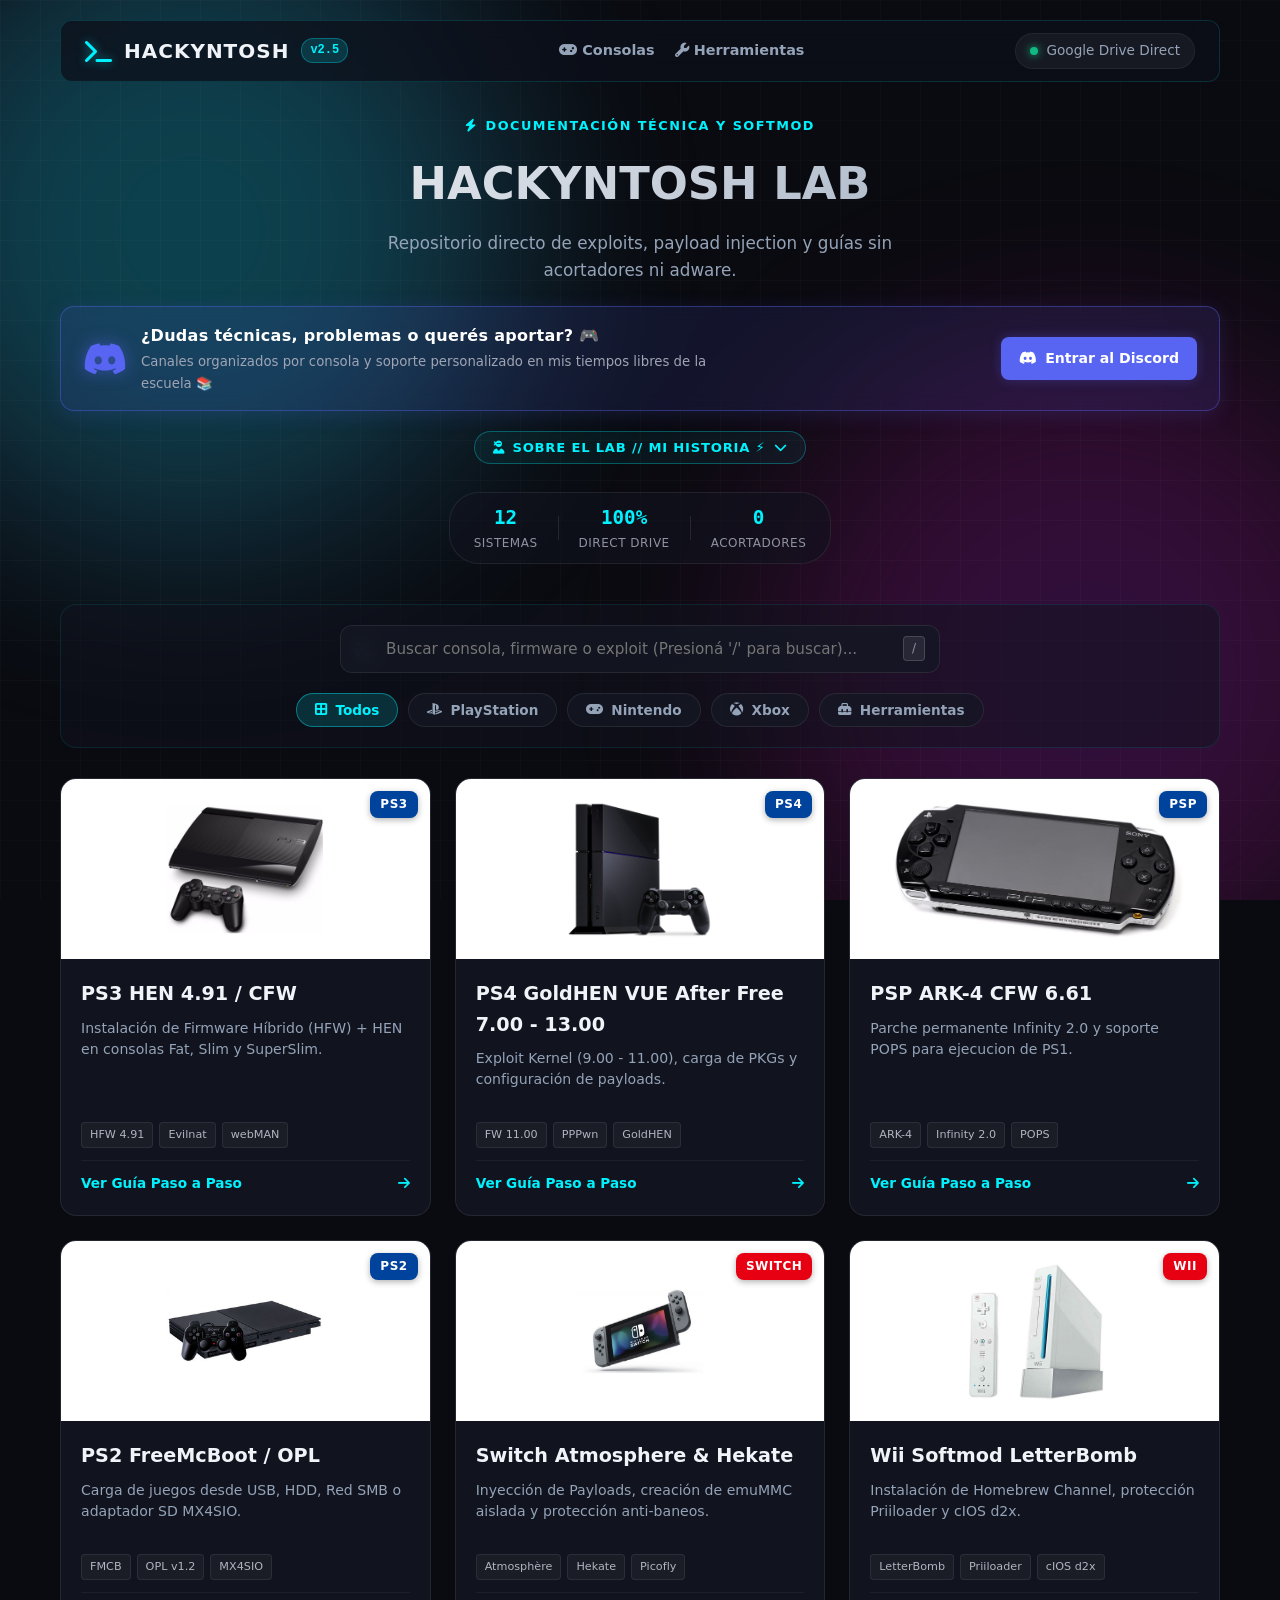
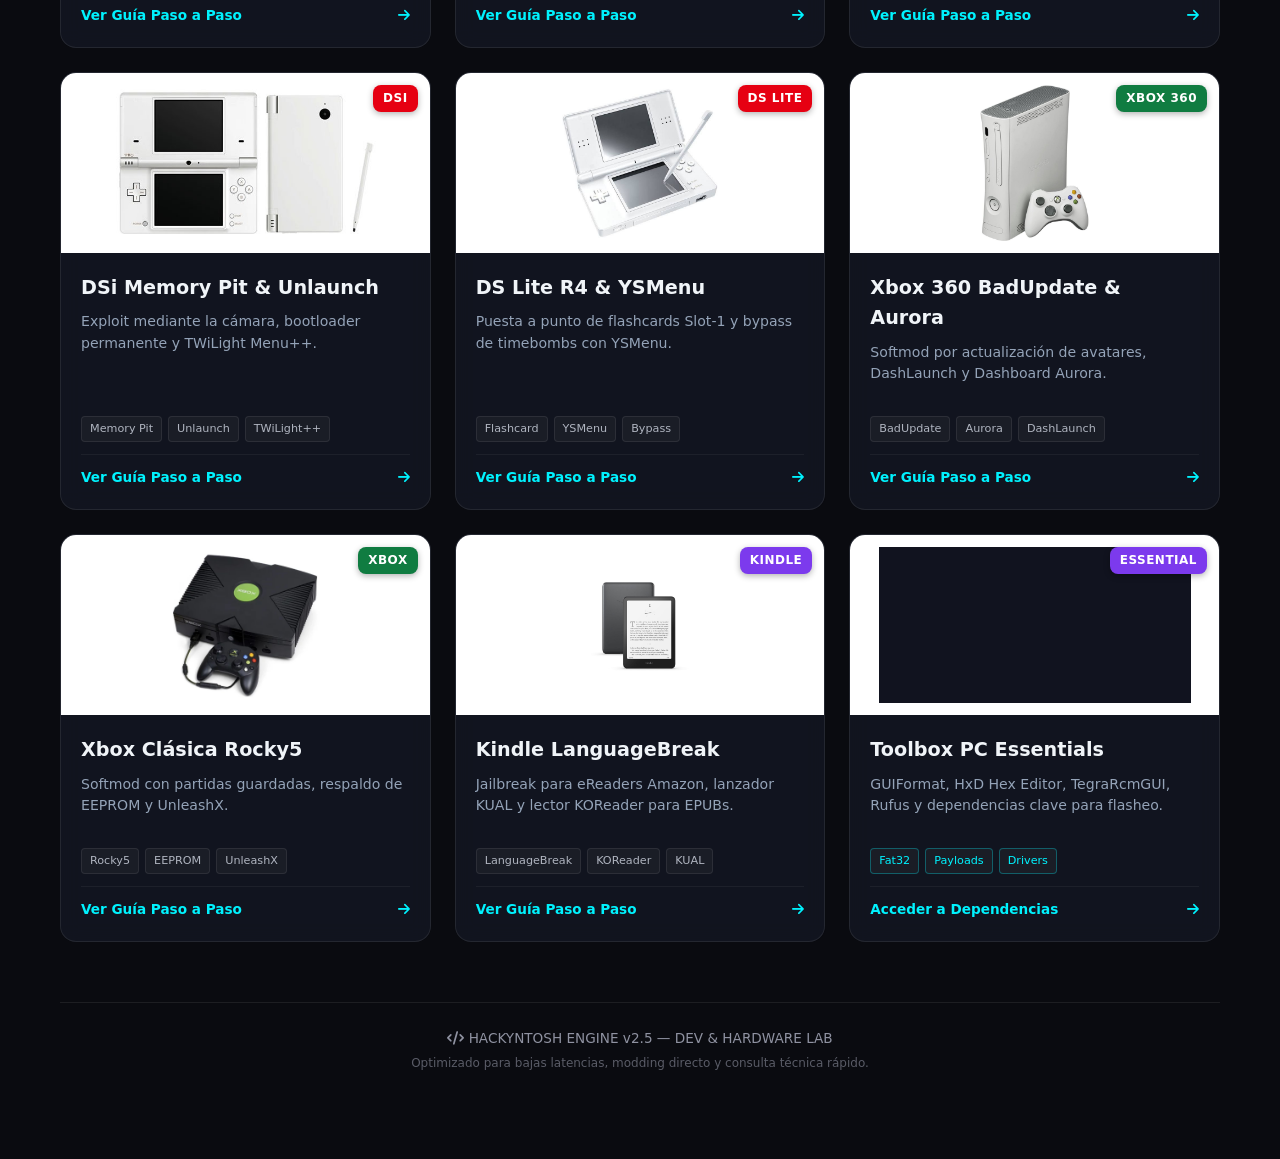
==== commit ed63641a: "Actualizacion AbouMe" ====
--- a/index.html
+++ b/index.html
@@ -42,10 +42,61 @@
       <div class="hero-tag">
         <i class="fa-solid fa-bolt"></i> DOCUMENTACIÓN TÉCNICA Y SOFTMOD
       </div>
-      <h1>HACKYNTOSH <span class="glitch-text">HUD</span></h1>
+      <h1>HACKYNTOSH <span class="glitch-text">LAB</span></h1>
       <p>
         Repositorio directo de exploits, payload injection y guías sin acortadores ni adware.
       </p>
+
+      <!-- Banner Comunidad Discord (SIEMPRE VISIBLE) -->
+      <div class="community-banner-always">
+        <div class="community-info">
+          <i class="fa-brands fa-discord community-icon"></i>
+          <div>
+            <h4>¿Dudas técnicas, problemas o querés aportar? 🎮</h4>
+            <p>Canales organizados por consola y soporte personalizado en mis tiempos libres de la escuela 📚</p>
+          </div>
+        </div>
+        <a href="https://discord.gg/TU_LINK_AQUI" target="_blank" class="btn-community" rel="noopener noreferrer">
+          <i class="fa-brands fa-discord"></i> Entrar al Discord
+        </a>
+      </div>
+
+      <!-- Botón Toggle para la Vista Opcional (About Me) -->
+      <button class="about-toggle-btn" id="aboutToggleBtn" type="button">
+        <i class="fa-solid fa-user-ninja"></i> 
+        <span>SOBRE EL LAB // MI HISTORIA ⚡</span>
+        <i class="fa-solid fa-chevron-down toggle-icon" id="toggleIcon"></i>
+      </button>
+
+      <!-- Panel Desplegable Vista Opcional: About Me -->
+      <div class="about-drawer" id="aboutDrawer">
+        <div class="about-card-inner">
+          <div class="about-header">
+            <div class="about-avatar">
+              <i class="fa-solid fa-microchip"></i>
+            </div>
+            <div class="about-title-text">
+              <h3>DOCUMENTACIÓN INDEPENDIENTE & SOFTWARE 🛠️</h3>
+              <span class="about-subtitle">Preservación de hardware, softmod limpio & cero acortadores</span>
+            </div>
+          </div>
+
+          <div class="about-body">
+            <p>
+              ¡Buenas! Soy <strong>Hackyntosh</strong> 💻. Tengo 15 años y me apasiona el mundo de la tecnología, la microsoldadura 🛠️ y, especialmente, el desarrollo de software.
+            </p>
+            <p>
+              Este sitio nació por una frustración personal muy clara: cansado de comerme videos de 15 minutos llenos de relleno 🎬, enlaces con acortadores invasivos y guías desactualizadas solo para liberar una consola. Creé este laboratorio para <strong>ir directo al grano</strong>: tutoriales claros, descargas directas y packs totalmente funcionales testeados por mí B) ⚡.
+            </p>
+            <p>
+              Todo el material recopilado es <strong>Open Source</strong> 📂. Recompilo y ajusto los archivos de diversos creadores para armar las versiones más completas y de fácil instalación. No me gusta meter marcas de agua ni skins molestas en las herramientas; mi firma solo aparece como crédito en el <code>README.txt</code> por si otros creadores quieren reutilizarlos 🤝.
+            </p>
+            <p>
+              Como sigo en la secundaria 📚, respondo mensajes y dudas en Discord durante mis tiempos libres. Me encanta brindar atención personalizada por privado, así que no dudes en escribirme. ¡Gracias a todos por visitar y apoyar la web! 🚀
+            </p>
+          </div>
+        </div>
+      </div>
 
       <!-- Stats Bar Quick Overview -->
       <div class="hero-stats">
@@ -384,7 +435,7 @@
 
   </main>
 
-  <!-- Filter, Search, Keyboard Shortcut & DevMode Script -->
+  <!-- Filter, Search, Keyboard Shortcut, DevMode & About Toggle Script -->
   <script>
     document.addEventListener('DOMContentLoaded', () => {
       const searchInput = document.getElementById('searchInput');
@@ -394,11 +445,22 @@
       const statusText = document.getElementById('statusText');
       const totalGuidesCount = document.getElementById('totalGuidesCount');
 
+      // Elementos Toggle About Me
+      const aboutToggleBtn = document.getElementById('aboutToggleBtn');
+      const aboutDrawer = document.getElementById('aboutDrawer');
+      const toggleIcon = document.getElementById('toggleIcon');
+
       let currentFilter = 'all';
       let isDevMode = false;
 
       // Actualizar contador total dinámicamente
       totalGuidesCount.textContent = cards.length;
+
+      // Toggle Desplegable About Me
+      aboutToggleBtn.addEventListener('click', () => {
+        aboutDrawer.classList.toggle('active');
+        aboutToggleBtn.classList.toggle('open');
+      });
 
       // Filtro por Categorías
       filterBtns.forEach(btn => {
--- a/styles.css
+++ b/styles.css
@@ -868,4 +868,169 @@
   font-size: 0.75rem;
   margin-top: 5px;
   opacity: 0.6;
+}
+/* ==========================================================================
+   BANNER DISCORD PERMANENTE + ABOUT ME DESPLEGABLE
+   ========================================================================== */
+
+/* Banner Discord Visible Siempre */
+.community-banner-always {
+  margin: 22px auto 14px auto;
+  padding: 16px 22px;
+  background: rgba(88, 101, 242, 0.12);
+  border: 1px solid rgba(88, 101, 242, 0.4);
+  border-radius: 14px;
+  display: flex;
+  align-items: center;
+  justify-content: space-between;
+  flex-wrap: wrap;
+  gap: 14px;
+  backdrop-filter: blur(10px);
+  box-shadow: 0 4px 20px rgba(88, 101, 242, 0.15);
+  text-align: left;
+}
+
+.community-info {
+  display: flex;
+  align-items: center;
+  gap: 14px;
+}
+
+.community-icon {
+  font-size: 2.2rem;
+  color: #5865F2;
+  filter: drop-shadow(0 0 8px rgba(88, 101, 242, 0.5));
+}
+
+.community-info h4 {
+  margin: 0;
+  color: #fff;
+  font-size: 1rem;
+  letter-spacing: 0.3px;
+}
+
+.community-info p {
+  margin: 3px 0 0 0;
+  font-size: 0.83rem;
+  color: #a0a5b5;
+}
+
+.btn-community {
+  background: #5865F2;
+  color: #fff;
+  padding: 10px 18px;
+  border-radius: 8px;
+  text-decoration: none;
+  font-weight: 600;
+  font-size: 0.88rem;
+  display: inline-flex;
+  align-items: center;
+  gap: 8px;
+  transition: all 0.2s ease;
+  box-shadow: 0 0 12px rgba(88, 101, 242, 0.3);
+}
+
+.btn-community:hover {
+  background: #4752C4;
+  transform: translateY(-2px);
+  box-shadow: 0 0 18px rgba(88, 101, 242, 0.6);
+}
+
+/* Botón Toggle About Me */
+.about-toggle-btn {
+  margin: 6px auto 10px auto;
+  background: rgba(0, 243, 255, 0.05);
+  border: 1px solid rgba(0, 243, 255, 0.3);
+  color: var(--accent-cyan, #00f3ff);
+  padding: 8px 18px;
+  border-radius: 20px;
+  font-family: inherit;
+  font-size: 0.82rem;
+  font-weight: 600;
+  letter-spacing: 0.8px;
+  cursor: pointer;
+  display: inline-flex;
+  align-items: center;
+  gap: 8px;
+  transition: all 0.3s ease;
+}
+
+.about-toggle-btn:hover {
+  background: rgba(0, 243, 255, 0.15);
+  box-shadow: 0 0 12px rgba(0, 243, 255, 0.25);
+}
+
+.about-toggle-btn .toggle-icon {
+  transition: transform 0.3s ease;
+}
+
+.about-toggle-btn.open .toggle-icon {
+  transform: rotate(180deg);
+}
+
+/* Drawer / Bio Desplegable */
+.about-drawer {
+  max-height: 0;
+  overflow: hidden;
+  opacity: 0;
+  transition: max-height 0.4s cubic-bezier(0.4, 0, 0.2, 1), opacity 0.3s ease, margin 0.3s ease;
+  margin-top: 0;
+  text-align: left;
+}
+
+.about-drawer.active {
+  max-height: 700px;
+  opacity: 1;
+  margin-top: 12px;
+  margin-bottom: 20px;
+}
+
+.about-card-inner {
+  background: rgba(17, 19, 31, 0.8);
+  border: 1px solid rgba(0, 243, 255, 0.25);
+  border-radius: 14px;
+  padding: 22px;
+  backdrop-filter: blur(12px);
+}
+
+.about-header {
+  display: flex;
+  align-items: center;
+  gap: 14px;
+  margin-bottom: 14px;
+}
+
+.about-avatar {
+  width: 46px;
+  height: 46px;
+  border-radius: 10px;
+  background: rgba(0, 243, 255, 0.1);
+  border: 1px solid var(--accent-cyan, #00f3ff);
+  display: flex;
+  align-items: center;
+  justify-content: center;
+  font-size: 1.4rem;
+  color: var(--accent-cyan, #00f3ff);
+}
+
+.about-title-text h3 {
+  margin: 0;
+  font-size: 1rem;
+  color: #fff;
+}
+
+.about-subtitle {
+  font-size: 0.78rem;
+  color: #8f92a1;
+}
+
+.about-body p {
+  color: #c4c7d5;
+  font-size: 0.9rem;
+  line-height: 1.6;
+  margin-bottom: 10px;
+}
+
+.about-body p:last-child {
+  margin-bottom: 0;
 }
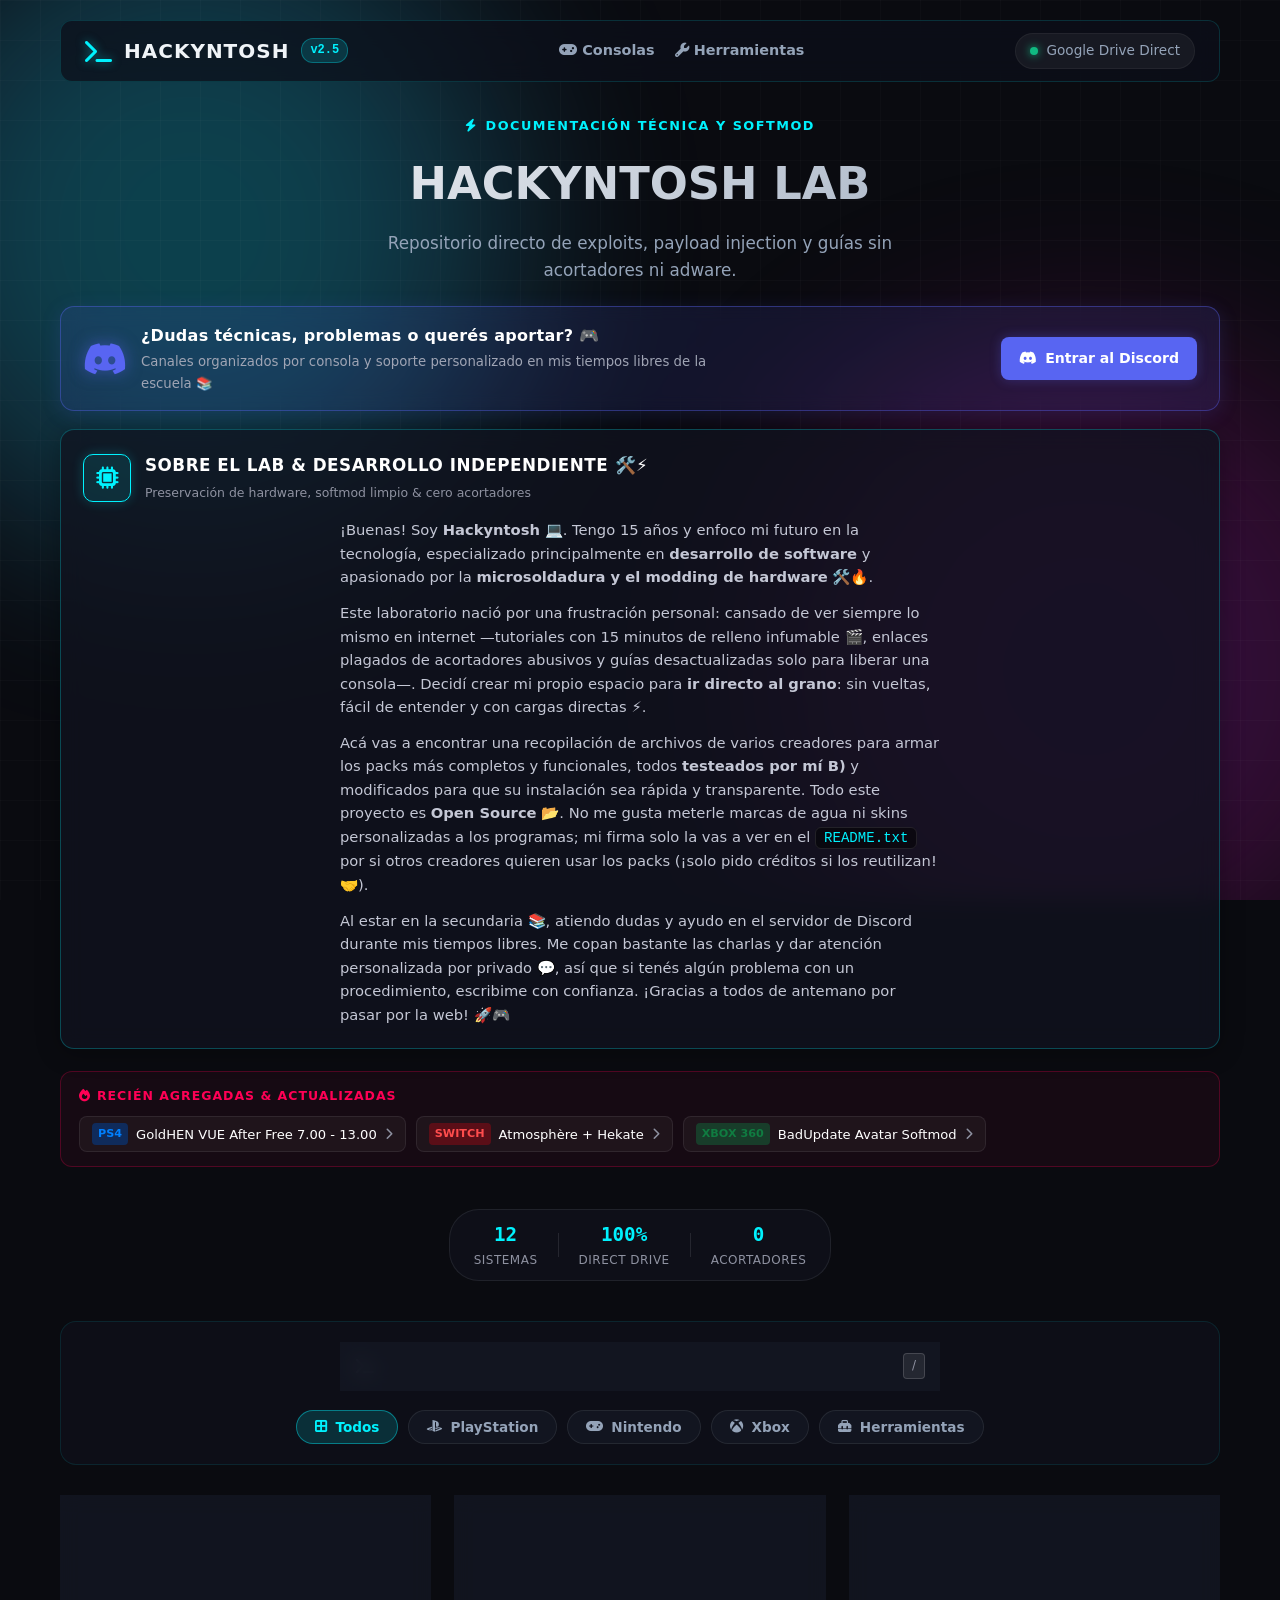
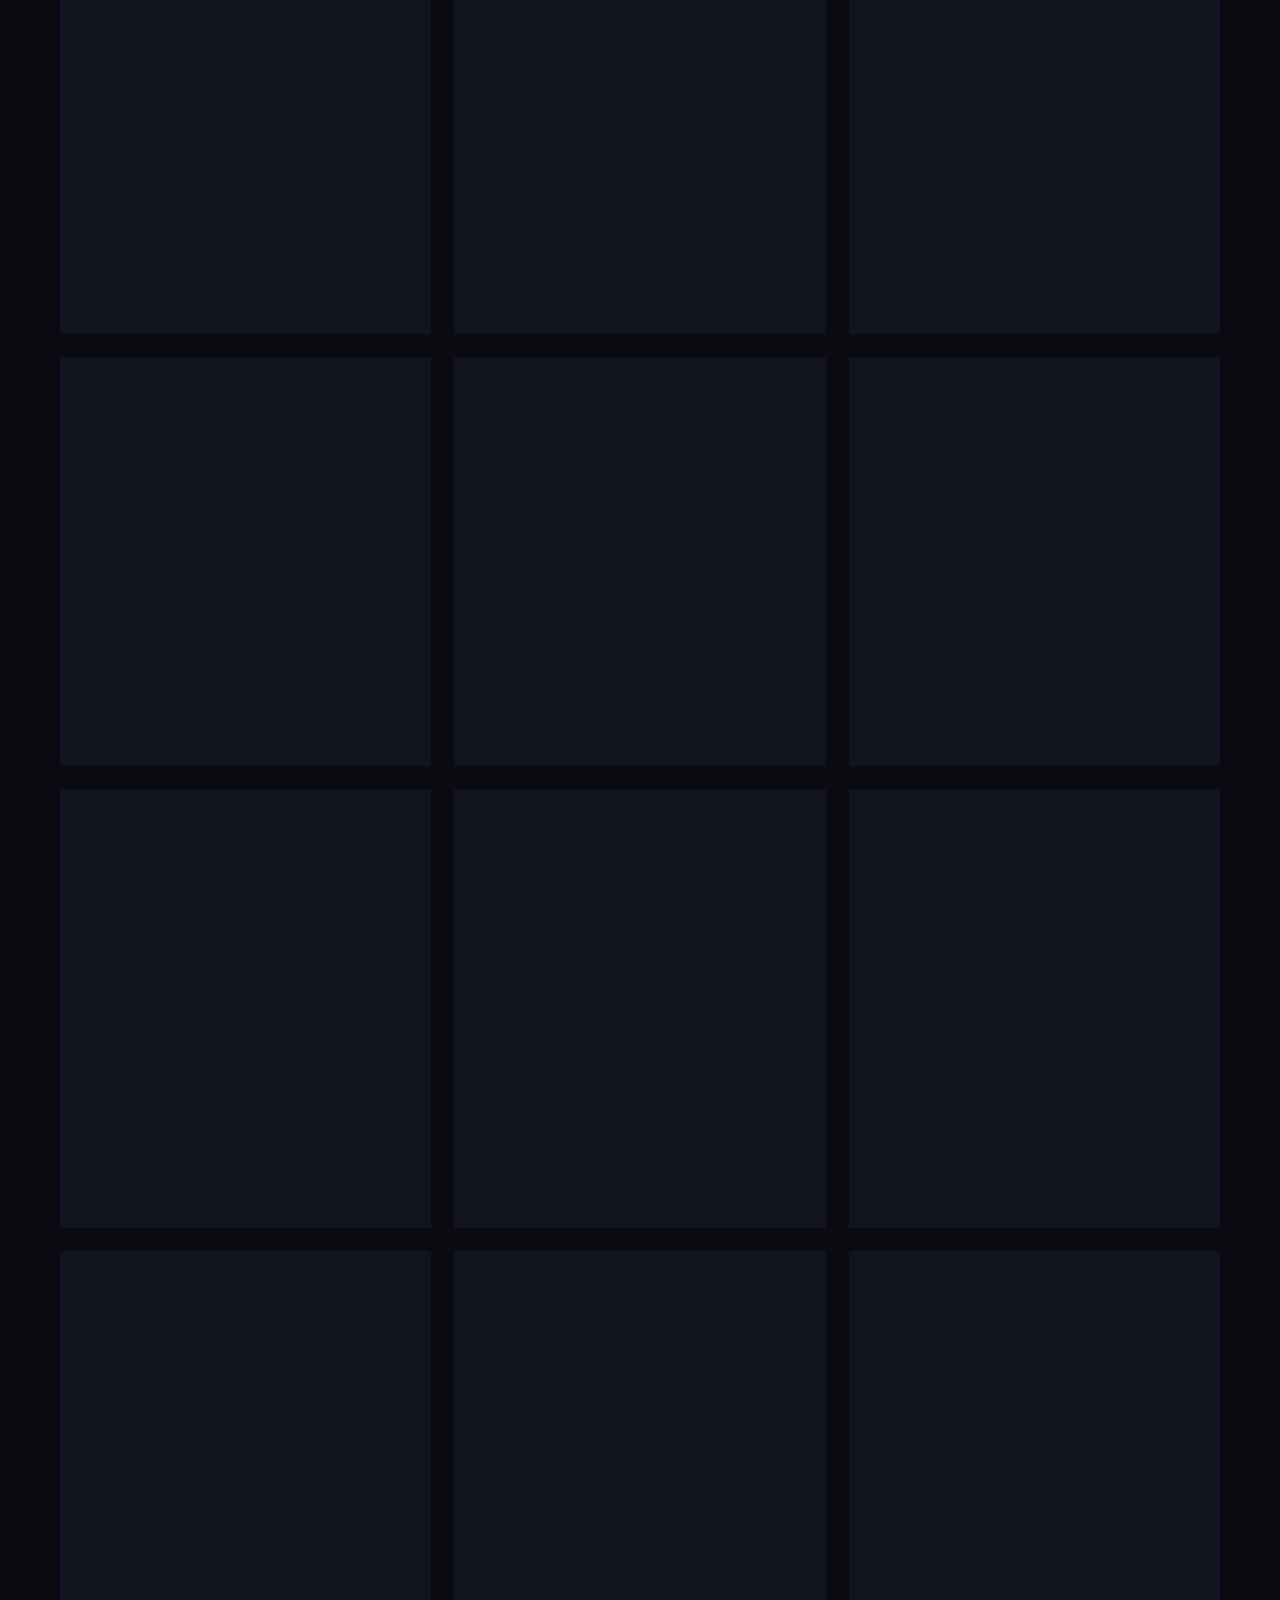
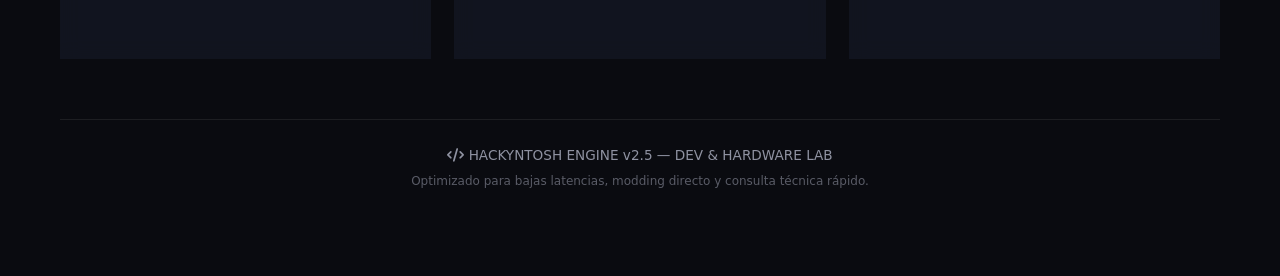
==== commit a8a4b25b: "Update Better" ====
--- a/index.html
+++ b/index.html
@@ -61,40 +61,57 @@
         </a>
       </div>
 
-      <!-- Botón Toggle para la Vista Opcional (About Me) -->
-      <button class="about-toggle-btn" id="aboutToggleBtn" type="button">
-        <i class="fa-solid fa-user-ninja"></i> 
-        <span>SOBRE EL LAB // MI HISTORIA ⚡</span>
-        <i class="fa-solid fa-chevron-down toggle-icon" id="toggleIcon"></i>
-      </button>
-
-      <!-- Panel Desplegable Vista Opcional: About Me -->
-      <div class="about-drawer" id="aboutDrawer">
+      <!-- Panel Permanente: About Me / Historia del Lab -->
+      <div class="about-card-static">
         <div class="about-card-inner">
           <div class="about-header">
             <div class="about-avatar">
               <i class="fa-solid fa-microchip"></i>
             </div>
             <div class="about-title-text">
-              <h3>DOCUMENTACIÓN INDEPENDIENTE & SOFTWARE 🛠️</h3>
+              <h3>SOBRE EL LAB & DESARROLLO INDEPENDIENTE 🛠️⚡</h3>
               <span class="about-subtitle">Preservación de hardware, softmod limpio & cero acortadores</span>
             </div>
           </div>
 
           <div class="about-body">
             <p>
-              ¡Buenas! Soy <strong>Hackyntosh</strong> 💻. Tengo 15 años y me apasiona el mundo de la tecnología, la microsoldadura 🛠️ y, especialmente, el desarrollo de software.
+              ¡Buenas! Soy <strong>Hackyntosh</strong> 💻. Tengo 15 años y enfoco mi futuro en la tecnología, especializado principalmente en <strong>desarrollo de software</strong> y apasionado por la <strong>microsoldadura y el modding de hardware</strong> 🛠️🔥.
             </p>
             <p>
-              Este sitio nació por una frustración personal muy clara: cansado de comerme videos de 15 minutos llenos de relleno 🎬, enlaces con acortadores invasivos y guías desactualizadas solo para liberar una consola. Creé este laboratorio para <strong>ir directo al grano</strong>: tutoriales claros, descargas directas y packs totalmente funcionales testeados por mí B) ⚡.
+              Este laboratorio nació por una frustración personal: cansado de ver siempre lo mismo en internet —tutoriales con 15 minutos de relleno infumable 🎬, enlaces plagados de acortadores abusivos y guías desactualizadas solo para liberar una consola—. Decidí crear mi propio espacio para <strong>ir directo al grano</strong>: sin vueltas, fácil de entender y con cargas directas ⚡.
             </p>
             <p>
-              Todo el material recopilado es <strong>Open Source</strong> 📂. Recompilo y ajusto los archivos de diversos creadores para armar las versiones más completas y de fácil instalación. No me gusta meter marcas de agua ni skins molestas en las herramientas; mi firma solo aparece como crédito en el <code>README.txt</code> por si otros creadores quieren reutilizarlos 🤝.
+              Acá vas a encontrar una recopilación de archivos de varios creadores para armar los packs más completos y funcionales, todos <strong>testeados por mí B)</strong> y modificados para que su instalación sea rápida y transparente. Todo este proyecto es <strong>Open Source</strong> 📂. No me gusta meterle marcas de agua ni skins personalizadas a los programas; mi firma solo la vas a ver en el <code>README.txt</code> por si otros creadores quieren usar los packs (¡solo pido créditos si los reutilizan! 🤝).
             </p>
             <p>
-              Como sigo en la secundaria 📚, respondo mensajes y dudas en Discord durante mis tiempos libres. Me encanta brindar atención personalizada por privado, así que no dudes en escribirme. ¡Gracias a todos por visitar y apoyar la web! 🚀
+              Al estar en la secundaria 📚, atiendo dudas y ayudo en el servidor de Discord durante mis tiempos libres. Me copan bastante las charlas y dar atención personalizada por privado 💬, así que si tenés algún problema con un procedimiento, escribime con confianza. ¡Gracias a todos de antemano por pasar por la web! 🚀🎮
             </p>
           </div>
+        </div>
+      </div>
+
+      <!-- Banner de Consolas Recientemente Agregadas / Actualizaciones -->
+      <div class="recent-updates-banner">
+        <div class="updates-badge">
+          <i class="fa-solid fa-fire"></i> RECIÉN AGREGADAS & ACTUALIZADAS
+        </div>
+        <div class="updates-list">
+          <a href="ps4.html" class="update-chip">
+            <span class="chip-tag ps">PS4</span>
+            <span class="chip-text">GoldHEN VUE After Free 7.00 - 13.00</span>
+            <i class="fa-solid fa-chevron-right"></i>
+          </a>
+          <a href="switch.html" class="update-chip">
+            <span class="chip-tag nintendo">Switch</span>
+            <span class="chip-text">Atmosphère + Hekate</span>
+            <i class="fa-solid fa-chevron-right"></i>
+          </a>
+          <a href="xbox360.html" class="update-chip">
+            <span class="chip-tag xbox">Xbox 360</span>
+            <span class="chip-text">BadUpdate Avatar Softmod</span>
+            <i class="fa-solid fa-chevron-right"></i>
+          </a>
         </div>
       </div>
 
@@ -435,7 +452,7 @@
 
   </main>
 
-  <!-- Filter, Search, Keyboard Shortcut, DevMode & About Toggle Script -->
+  <!-- Script Simplificado (Búsqueda, Filtros y DevMode) -->
   <script>
     document.addEventListener('DOMContentLoaded', () => {
       const searchInput = document.getElementById('searchInput');
@@ -445,22 +462,10 @@
       const statusText = document.getElementById('statusText');
       const totalGuidesCount = document.getElementById('totalGuidesCount');
 
-      // Elementos Toggle About Me
-      const aboutToggleBtn = document.getElementById('aboutToggleBtn');
-      const aboutDrawer = document.getElementById('aboutDrawer');
-      const toggleIcon = document.getElementById('toggleIcon');
-
       let currentFilter = 'all';
       let isDevMode = false;
 
-      // Actualizar contador total dinámicamente
       totalGuidesCount.textContent = cards.length;
-
-      // Toggle Desplegable About Me
-      aboutToggleBtn.addEventListener('click', () => {
-        aboutDrawer.classList.toggle('active');
-        aboutToggleBtn.classList.toggle('open');
-      });
 
       // Filtro por Categorías
       filterBtns.forEach(btn => {
@@ -472,10 +477,10 @@
         });
       });
 
-      // Filtro por Búsqueda
+      // Búsqueda
       searchInput.addEventListener('input', filterCards);
 
-      // Atajo de teclado: Tecla '/' para enfocar búsqueda instantánea
+      // Atajo Teclado '/'
       document.addEventListener('keydown', (e) => {
         if (e.key === '/' && document.activeElement !== searchInput) {
           e.preventDefault();
@@ -507,13 +512,13 @@
         isDevMode = !isDevMode;
         if (isDevMode) {
           statusText.textContent = "DEV MODE: ACTIVE";
-          devToggle.style.borderColor = "var(--accent-cyan)";
-          devToggle.style.color = "var(--accent-cyan)";
+          devToggle.style.borderColor = "var(--accent-cyan, #00f3ff)";
+          devToggle.style.color = "var(--accent-cyan, #00f3ff)";
           devToggle.style.boxShadow = "0 0 12px rgba(0, 243, 255, 0.3)";
         } else {
           statusText.textContent = "Google Drive Direct";
           devToggle.style.borderColor = "rgba(255, 255, 255, 0.08)";
-          devToggle.style.color = "var(--text-muted)";
+          devToggle.style.color = "var(--text-muted, #8f92a1)";
           devToggle.style.boxShadow = "none";
         }
       });
--- a/styles.css
+++ b/styles.css
@@ -1033,4 +1033,143 @@
 
 .about-body p:last-child {
   margin-bottom: 0;
+}
+/* ==========================================================================
+   ABOUT ME PERMANENTE + BANNER DE RECIÉN AGREGADAS
+   ========================================================================== */
+
+/* Card About Me Estática */
+.about-card-static {
+  margin: 18px auto 22px auto;
+  text-align: left;
+}
+
+.about-card-inner {
+  background: rgba(17, 19, 31, 0.75);
+  border: 1px solid rgba(0, 243, 255, 0.25);
+  border-radius: 14px;
+  padding: 22px;
+  backdrop-filter: blur(12px);
+  box-shadow: 0 4px 25px rgba(0, 0, 0, 0.3);
+}
+
+.about-header {
+  display: flex;
+  align-items: center;
+  gap: 14px;
+  margin-bottom: 14px;
+}
+
+.about-avatar {
+  width: 48px;
+  height: 48px;
+  border-radius: 10px;
+  background: rgba(0, 243, 255, 0.1);
+  border: 1px solid var(--accent-cyan, #00f3ff);
+  display: flex;
+  align-items: center;
+  justify-content: center;
+  font-size: 1.4rem;
+  color: var(--accent-cyan, #00f3ff);
+  box-shadow: 0 0 12px rgba(0, 243, 255, 0.2);
+}
+
+.about-title-text h3 {
+  margin: 0;
+  font-size: 1.05rem;
+  color: #fff;
+  letter-spacing: 0.5px;
+}
+
+.about-subtitle {
+  font-size: 0.78rem;
+  color: #8f92a1;
+}
+
+.about-body p {
+  color: #c4c7d5;
+  font-size: 0.92rem;
+  line-height: 1.6;
+  margin-bottom: 12px;
+}
+
+.about-body p:last-child {
+  margin-bottom: 0;
+}
+
+/* Banner Recién Agregadas */
+.recent-updates-banner {
+  margin: 16px auto 24px auto;
+  padding: 14px 18px;
+  background: rgba(255, 0, 85, 0.05);
+  border: 1px solid rgba(255, 0, 85, 0.25);
+  border-radius: 12px;
+  display: flex;
+  flex-direction: column;
+  gap: 10px;
+  text-align: left;
+}
+
+.updates-badge {
+  font-size: 0.78rem;
+  font-weight: 700;
+  color: #ff0055;
+  letter-spacing: 1px;
+  display: flex;
+  align-items: center;
+  gap: 6px;
+  text-transform: uppercase;
+}
+
+.updates-list {
+  display: flex;
+  flex-wrap: wrap;
+  gap: 10px;
+}
+
+.update-chip {
+  background: rgba(255, 255, 255, 0.04);
+  border: 1px solid rgba(255, 255, 255, 0.08);
+  padding: 6px 12px;
+  border-radius: 8px;
+  text-decoration: none;
+  color: #fff;
+  font-size: 0.82rem;
+  display: flex;
+  align-items: center;
+  gap: 8px;
+  transition: all 0.2s ease;
+}
+
+.update-chip:hover {
+  background: rgba(0, 243, 255, 0.1);
+  border-color: rgba(0, 243, 255, 0.4);
+  transform: translateY(-2px);
+}
+
+.chip-tag {
+  font-size: 0.7rem;
+  font-weight: 700;
+  padding: 2px 6px;
+  border-radius: 4px;
+  text-transform: uppercase;
+}
+
+.chip-tag.ps { background: rgba(0, 67, 156, 0.5); color: #0080ff; }
+.chip-tag.nintendo { background: rgba(228, 0, 15, 0.3); color: #ff4d4d; }
+.chip-tag.xbox { background: rgba(16, 124, 65, 0.4); color: #107c41; }
+
+.chip-text {
+  font-weight: 500;
+}
+
+.update-chip i {
+  font-size: 0.75rem;
+  color: #8f92a1;
+  transition: transform 0.2s ease;
+}
+
+.update-chip:hover i {
+  transform: translateX(3px);
+  color: var(--accent-cyan, #00f3ff);
 }
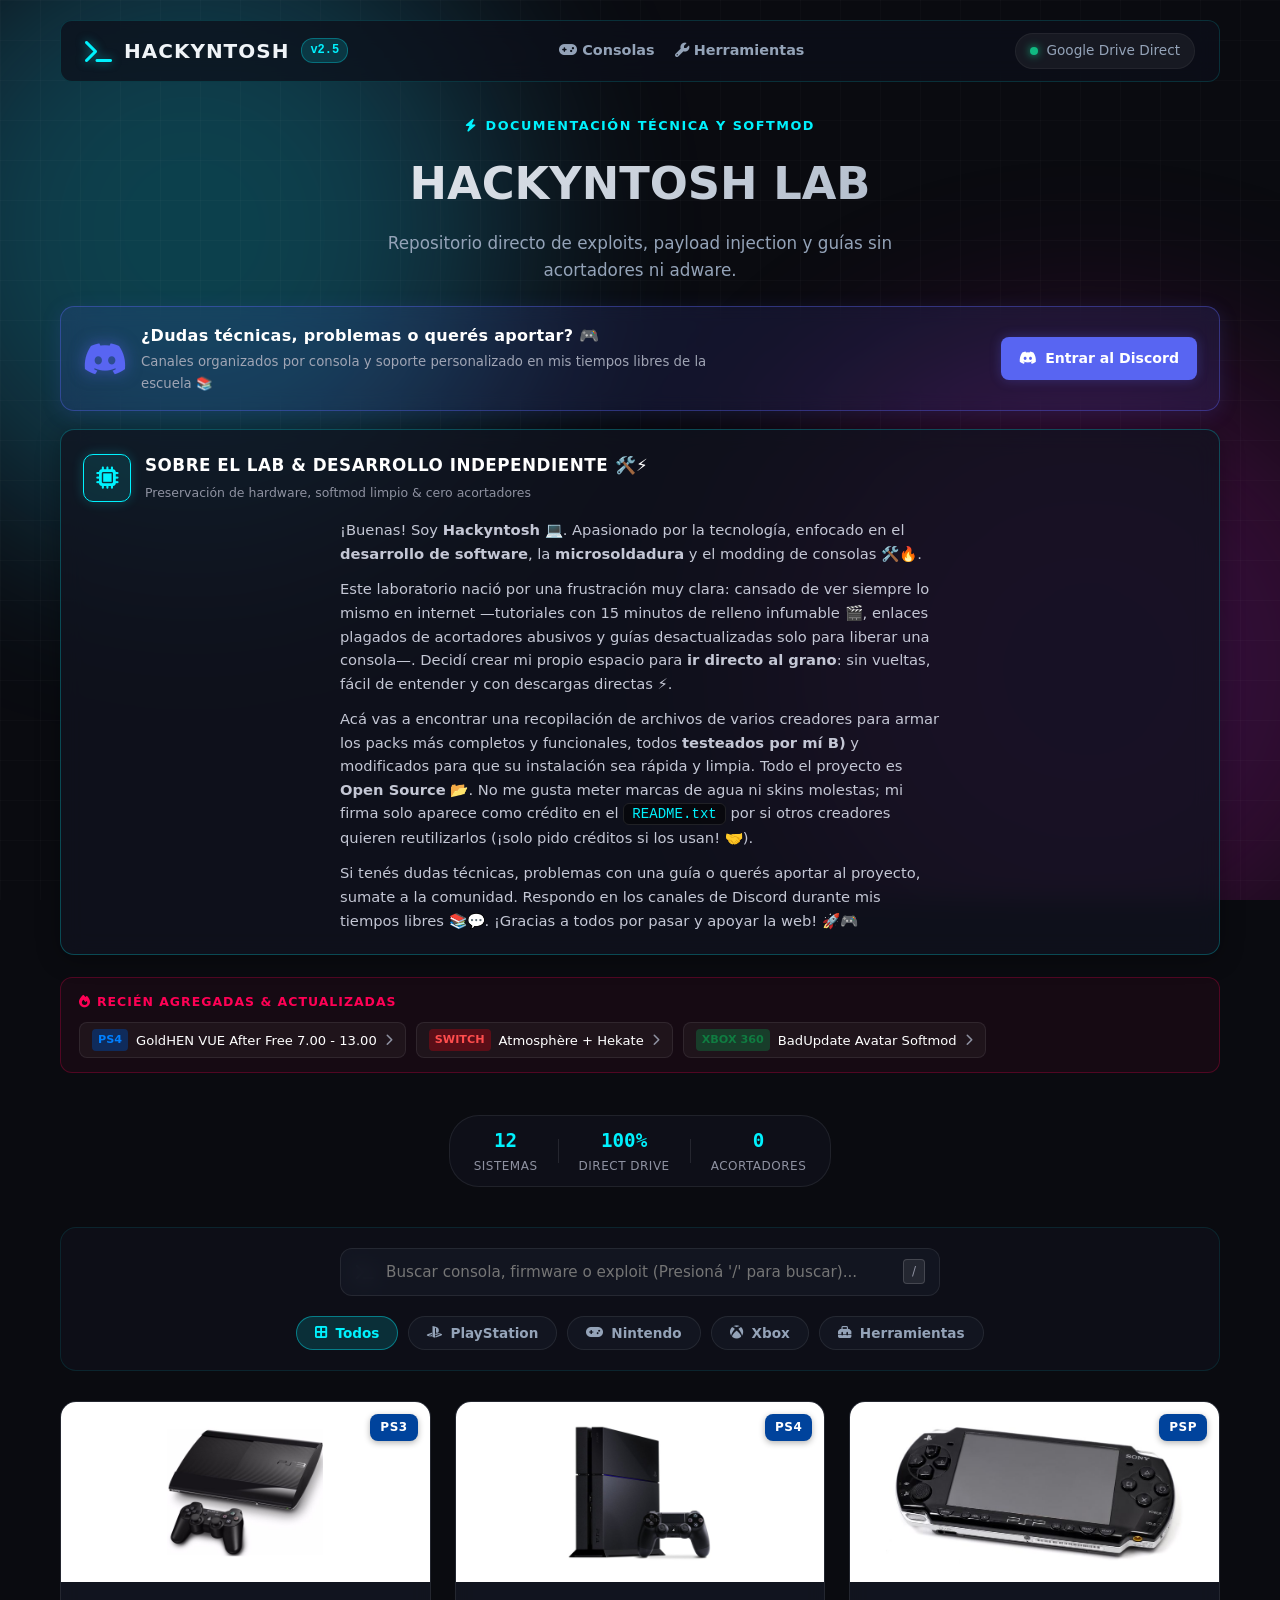
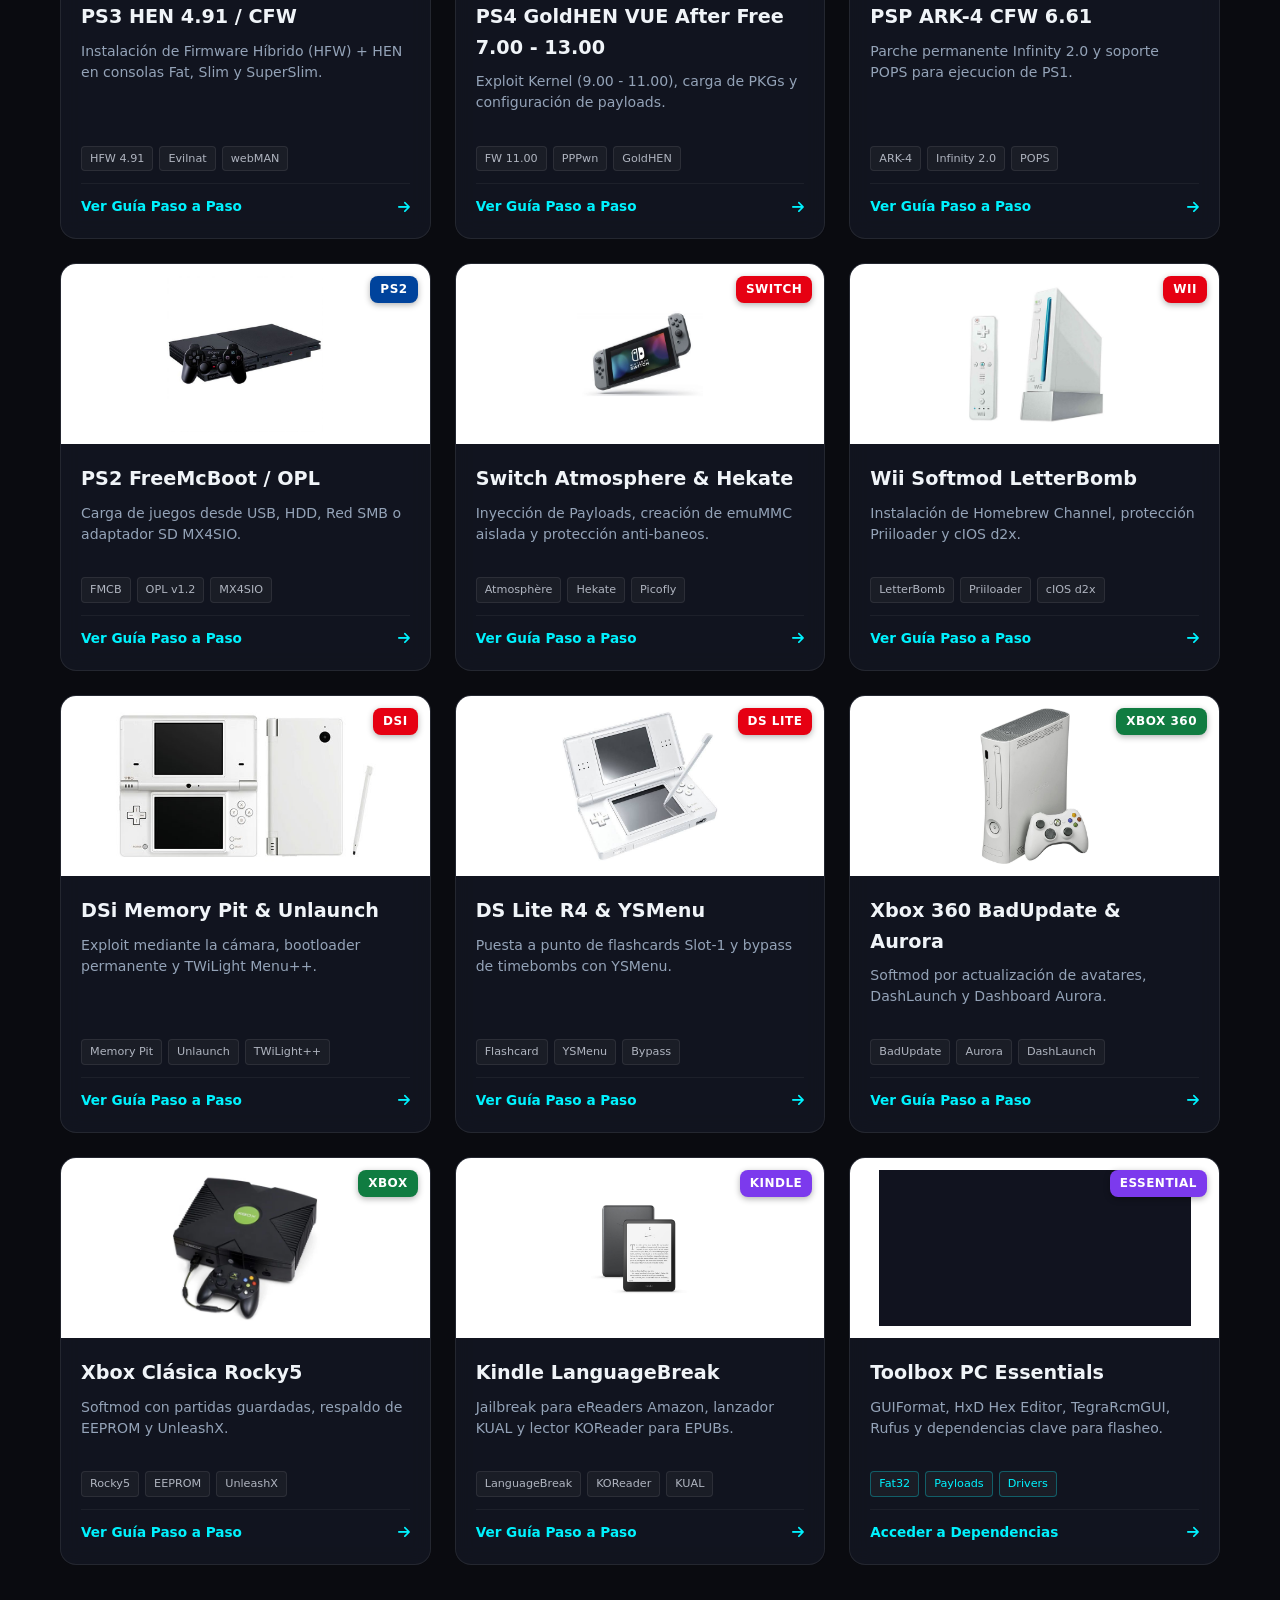
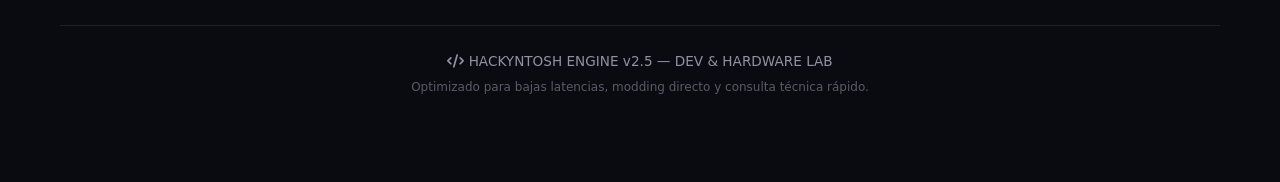
==== commit 9fb7a0f4: "about me" ====
--- a/index.html
+++ b/index.html
@@ -61,7 +61,7 @@
         </a>
       </div>
 
-      <!-- Panel Permanente: About Me / Historia del Lab -->
+      <!-- Panel Permanente: About Me / Historia del Lab (Protegido & Anónimo) -->
       <div class="about-card-static">
         <div class="about-card-inner">
           <div class="about-header">
@@ -76,16 +76,16 @@
 
           <div class="about-body">
             <p>
-              ¡Buenas! Soy <strong>Hackyntosh</strong> 💻. Tengo 15 años y enfoco mi futuro en la tecnología, especializado principalmente en <strong>desarrollo de software</strong> y apasionado por la <strong>microsoldadura y el modding de hardware</strong> 🛠️🔥.
+              ¡Buenas! Soy <strong>Hackyntosh</strong> 💻. Apasionado por la tecnología, enfocado en el <strong>desarrollo de software</strong>, la <strong>microsoldadura</strong> y el modding de consolas 🛠️🔥.
             </p>
             <p>
-              Este laboratorio nació por una frustración personal: cansado de ver siempre lo mismo en internet —tutoriales con 15 minutos de relleno infumable 🎬, enlaces plagados de acortadores abusivos y guías desactualizadas solo para liberar una consola—. Decidí crear mi propio espacio para <strong>ir directo al grano</strong>: sin vueltas, fácil de entender y con cargas directas ⚡.
+              Este laboratorio nació por una frustración muy clara: cansado de ver siempre lo mismo en internet —tutoriales con 15 minutos de relleno infumable 🎬, enlaces plagados de acortadores abusivos y guías desactualizadas solo para liberar una consola—. Decidí crear mi propio espacio para <strong>ir directo al grano</strong>: sin vueltas, fácil de entender y con descargas directas ⚡.
             </p>
             <p>
-              Acá vas a encontrar una recopilación de archivos de varios creadores para armar los packs más completos y funcionales, todos <strong>testeados por mí B)</strong> y modificados para que su instalación sea rápida y transparente. Todo este proyecto es <strong>Open Source</strong> 📂. No me gusta meterle marcas de agua ni skins personalizadas a los programas; mi firma solo la vas a ver en el <code>README.txt</code> por si otros creadores quieren usar los packs (¡solo pido créditos si los reutilizan! 🤝).
+              Acá vas a encontrar una recopilación de archivos de varios creadores para armar los packs más completos y funcionales, todos <strong>testeados por mí B)</strong> y modificados para que su instalación sea rápida y limpia. Todo el proyecto es <strong>Open Source</strong> 📂. No me gusta meter marcas de agua ni skins molestas; mi firma solo aparece como crédito en el <code>README.txt</code> por si otros creadores quieren reutilizarlos (¡solo pido créditos si los usan! 🤝).
             </p>
             <p>
-              Al estar en la secundaria 📚, atiendo dudas y ayudo en el servidor de Discord durante mis tiempos libres. Me copan bastante las charlas y dar atención personalizada por privado 💬, así que si tenés algún problema con un procedimiento, escribime con confianza. ¡Gracias a todos de antemano por pasar por la web! 🚀🎮
+              Si tenés dudas técnicas, problemas con una guía o querés aportar al proyecto, sumate a la comunidad. Respondo en los canales de Discord durante mis tiempos libres 📚💬. ¡Gracias a todos por pasar y apoyar la web! 🚀🎮
             </p>
           </div>
         </div>
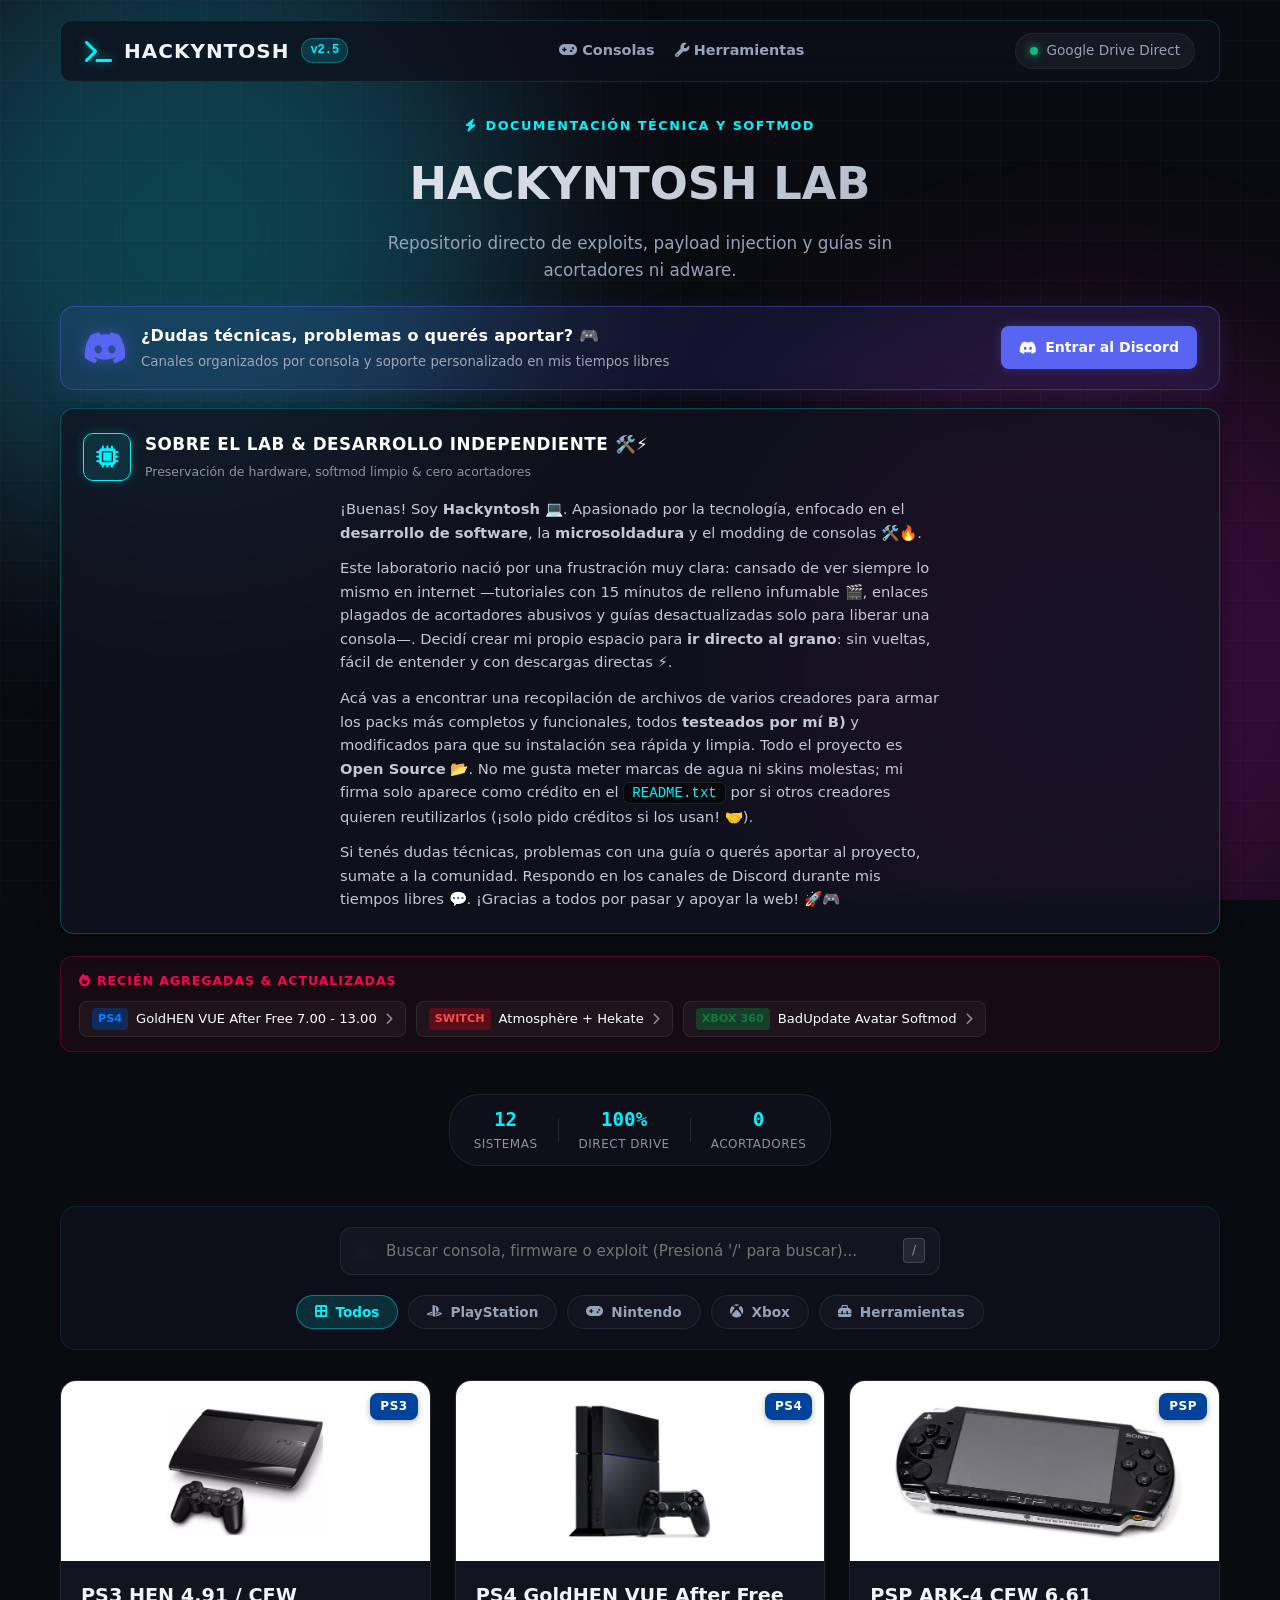
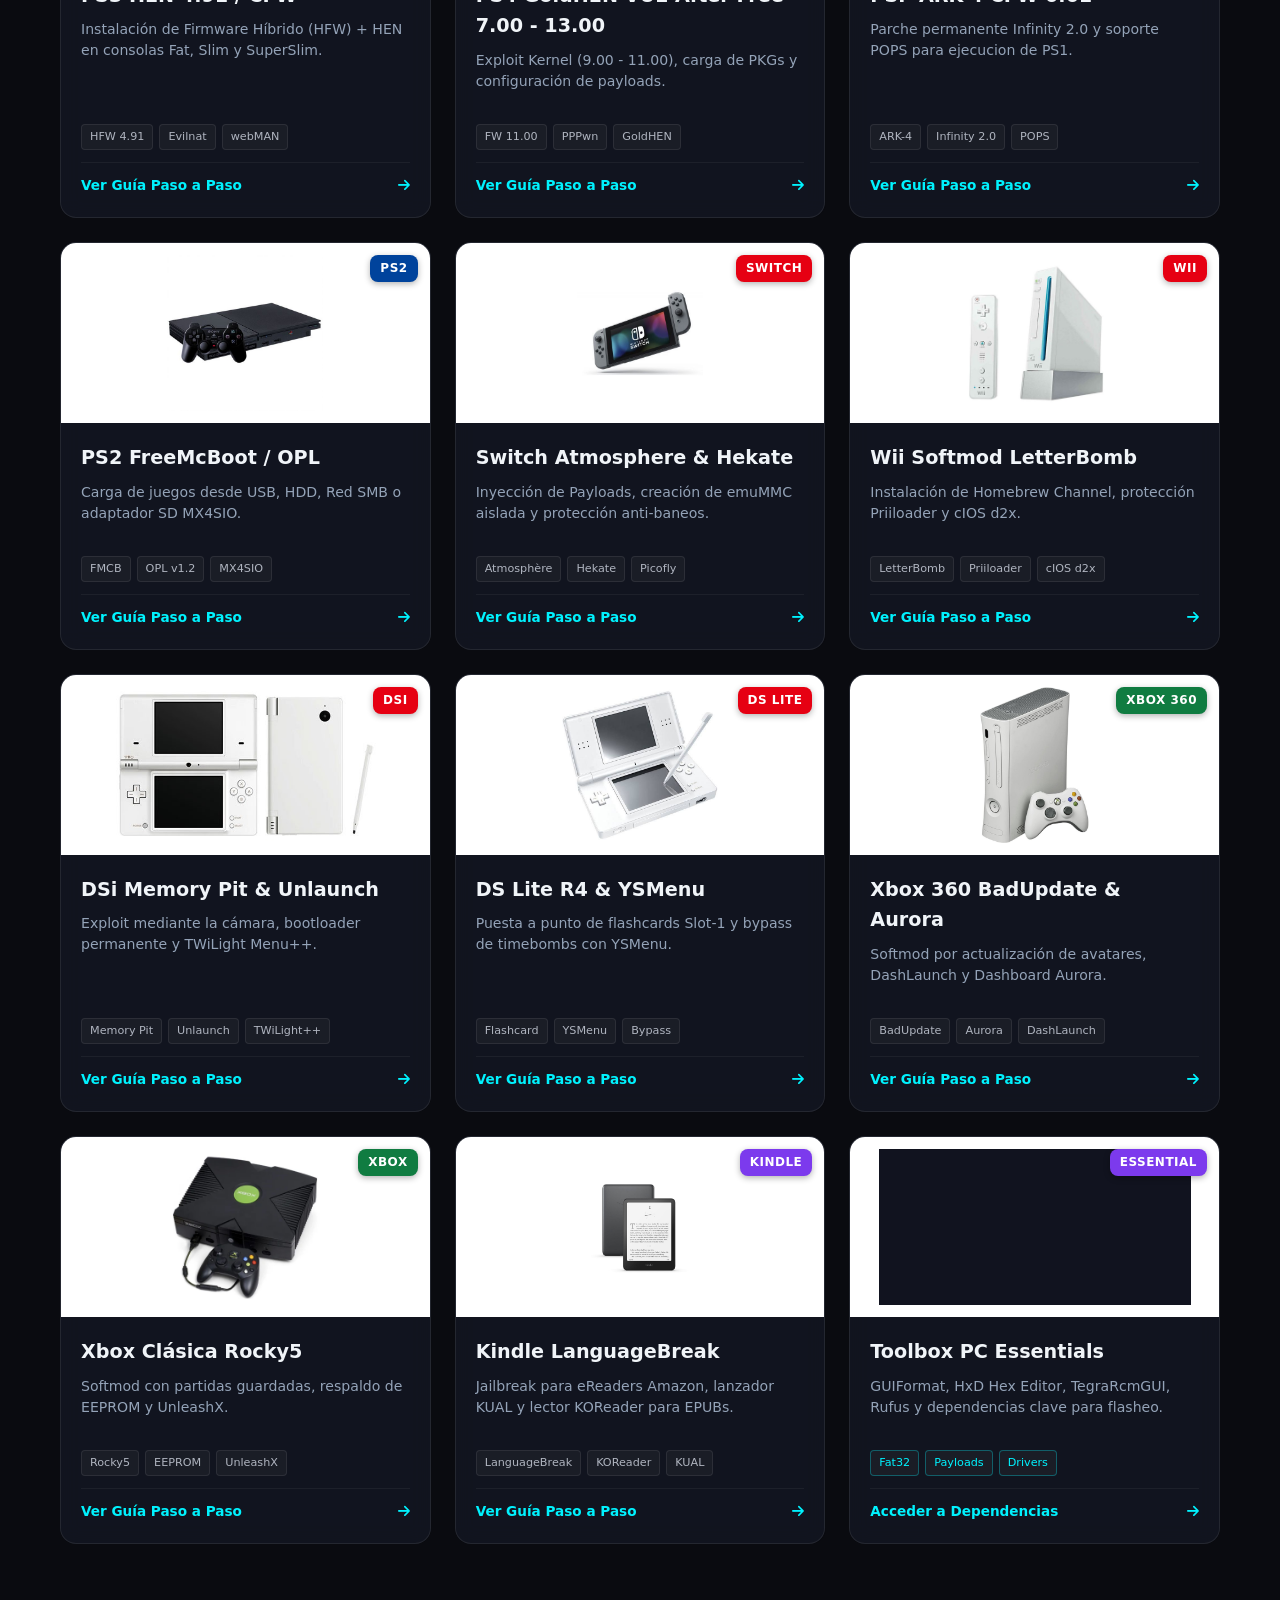
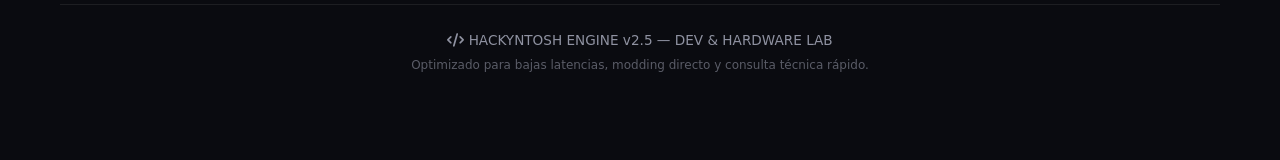
==== commit 5adbc9c9: "Update" ====
--- a/index.html
+++ b/index.html
@@ -53,7 +53,7 @@
           <i class="fa-brands fa-discord community-icon"></i>
           <div>
             <h4>¿Dudas técnicas, problemas o querés aportar? 🎮</h4>
-            <p>Canales organizados por consola y soporte personalizado en mis tiempos libres de la escuela 📚</p>
+            <p>Canales organizados por consola y soporte personalizado en mis tiempos libres</p>
           </div>
         </div>
         <a href="https://discord.gg/TU_LINK_AQUI" target="_blank" class="btn-community" rel="noopener noreferrer">
@@ -85,7 +85,7 @@
               Acá vas a encontrar una recopilación de archivos de varios creadores para armar los packs más completos y funcionales, todos <strong>testeados por mí B)</strong> y modificados para que su instalación sea rápida y limpia. Todo el proyecto es <strong>Open Source</strong> 📂. No me gusta meter marcas de agua ni skins molestas; mi firma solo aparece como crédito en el <code>README.txt</code> por si otros creadores quieren reutilizarlos (¡solo pido créditos si los usan! 🤝).
             </p>
             <p>
-              Si tenés dudas técnicas, problemas con una guía o querés aportar al proyecto, sumate a la comunidad. Respondo en los canales de Discord durante mis tiempos libres 📚💬. ¡Gracias a todos por pasar y apoyar la web! 🚀🎮
+              Si tenés dudas técnicas, problemas con una guía o querés aportar al proyecto, sumate a la comunidad. Respondo en los canales de Discord durante mis tiempos libres 💬. ¡Gracias a todos por pasar y apoyar la web! 🚀🎮
             </p>
           </div>
         </div>
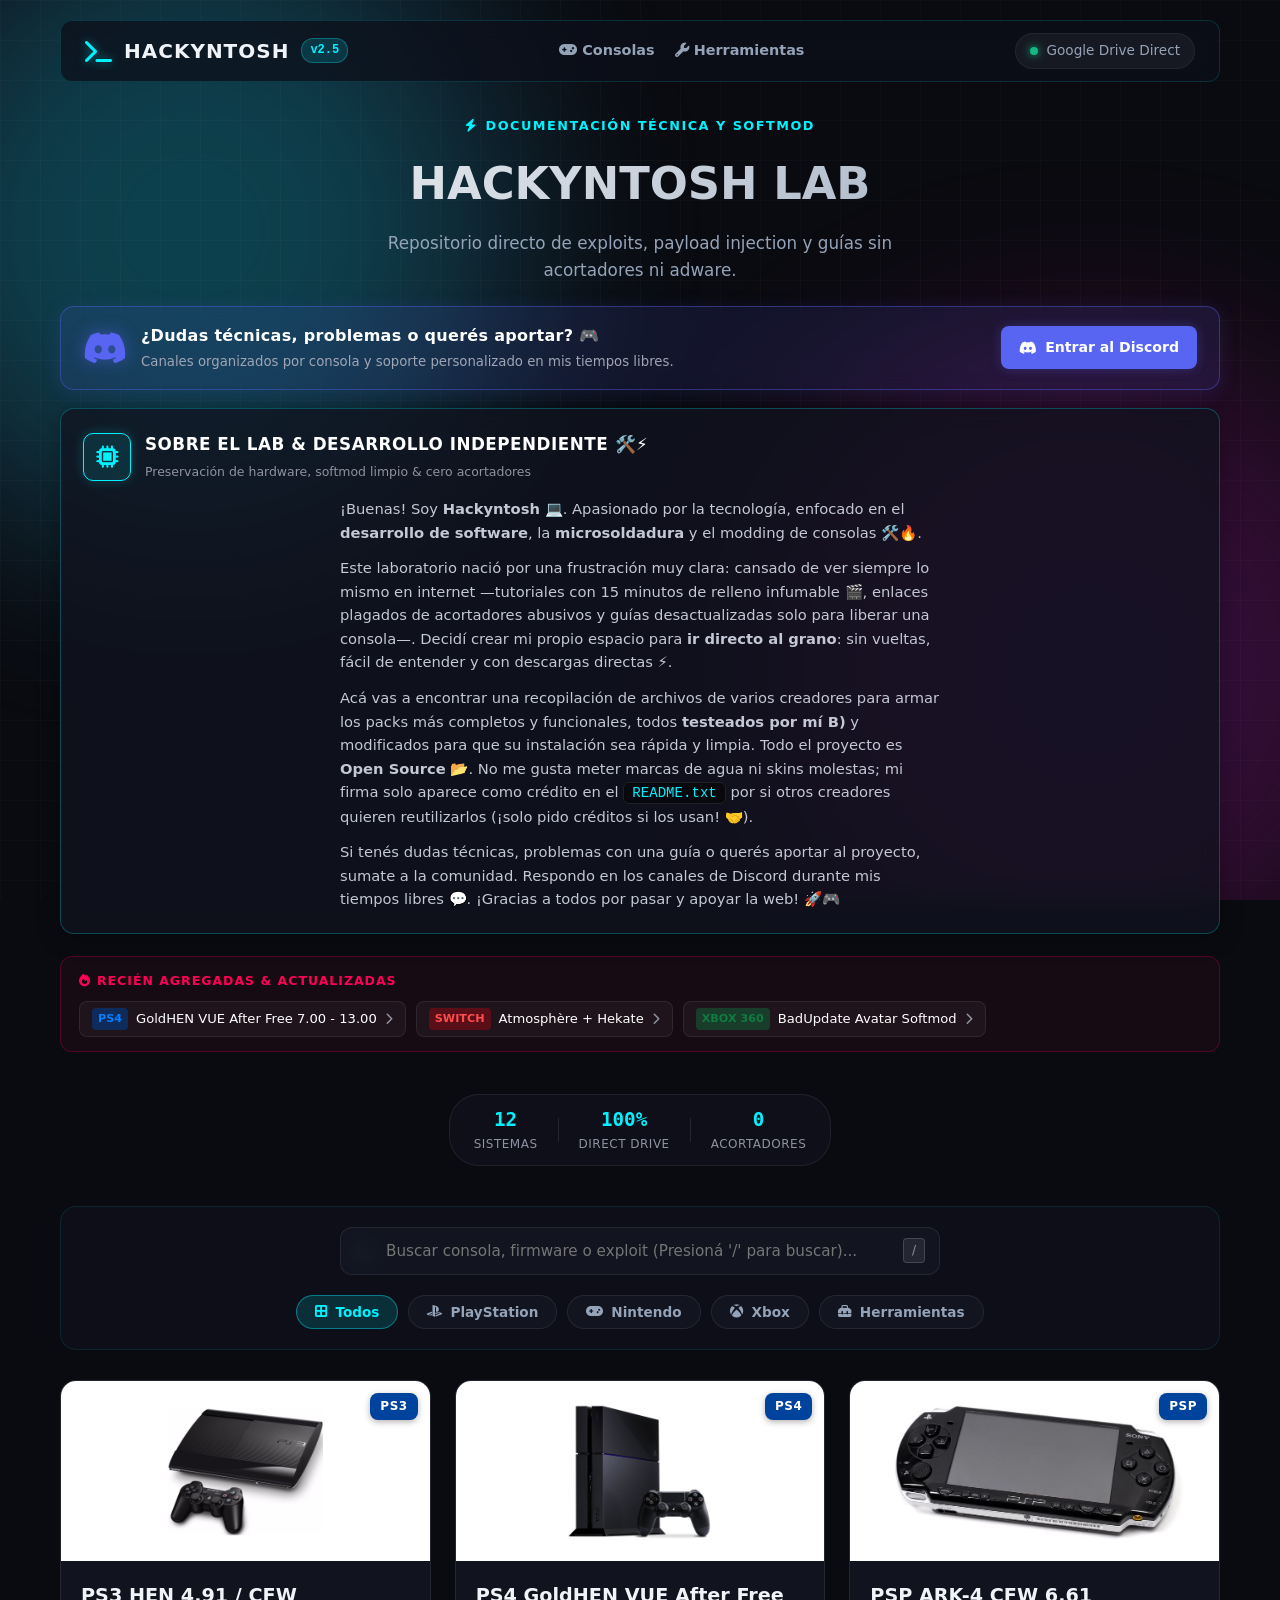
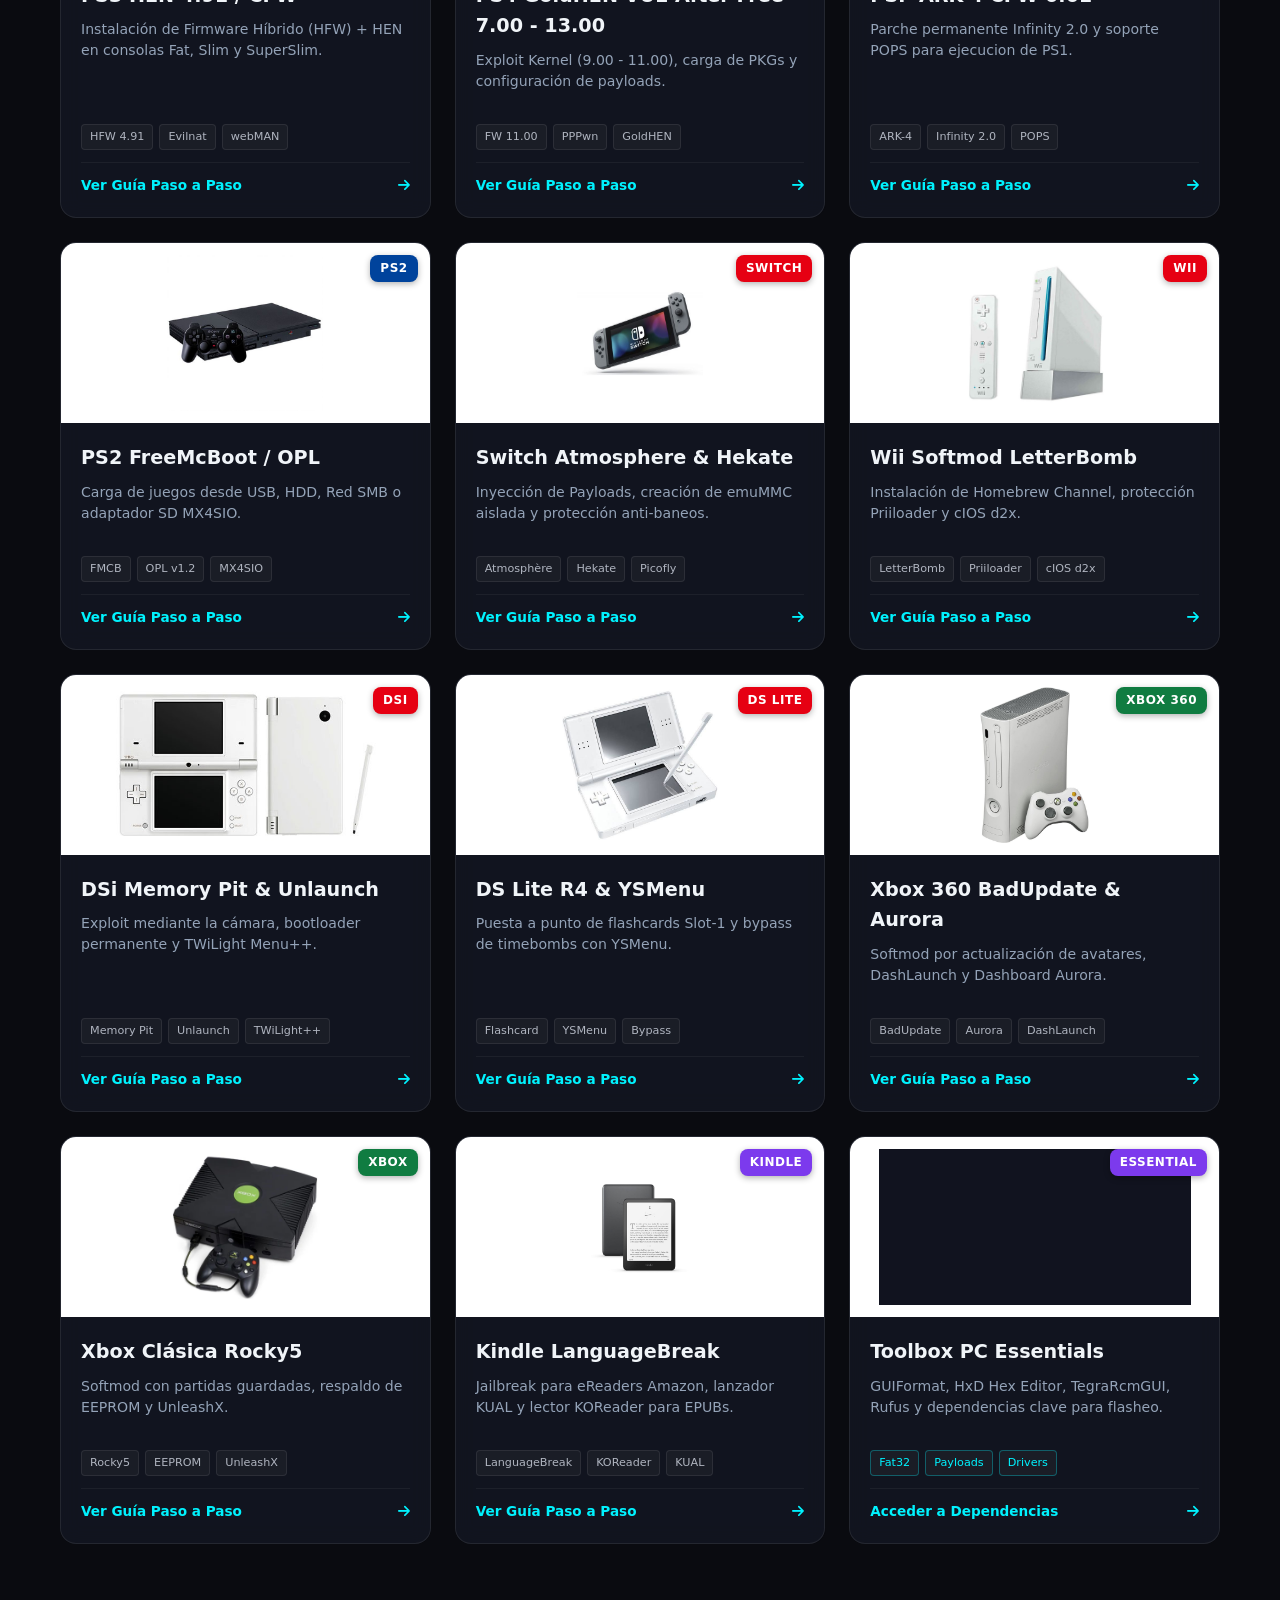
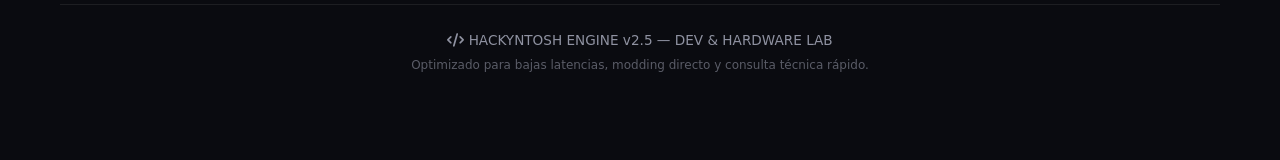
==== commit a46849cc: "updae" ====
--- a/index.html
+++ b/index.html
@@ -53,7 +53,7 @@
           <i class="fa-brands fa-discord community-icon"></i>
           <div>
             <h4>¿Dudas técnicas, problemas o querés aportar? 🎮</h4>
-            <p>Canales organizados por consola y soporte personalizado en mis tiempos libres</p>
+            <p>Canales organizados por consola y soporte personalizado en mis tiempos libres.</p>
           </div>
         </div>
         <a href="https://discord.gg/TU_LINK_AQUI" target="_blank" class="btn-community" rel="noopener noreferrer">
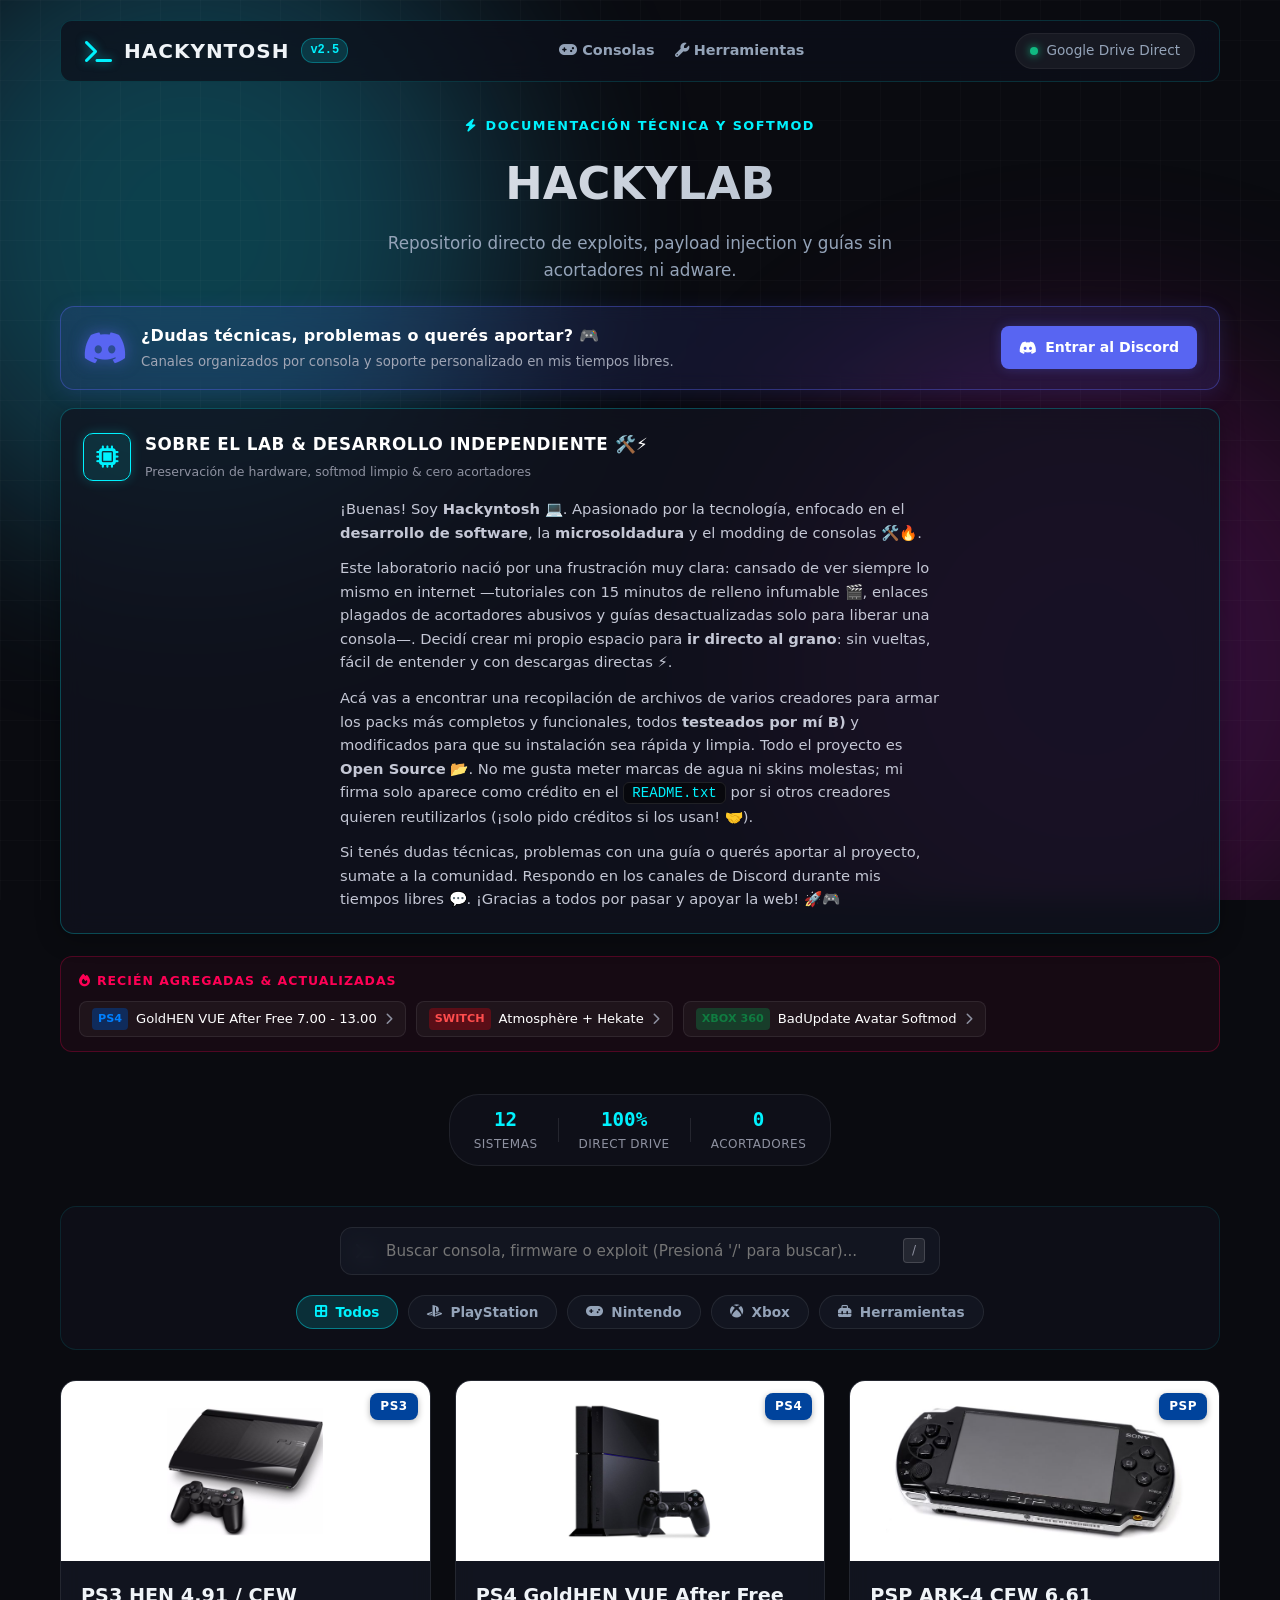
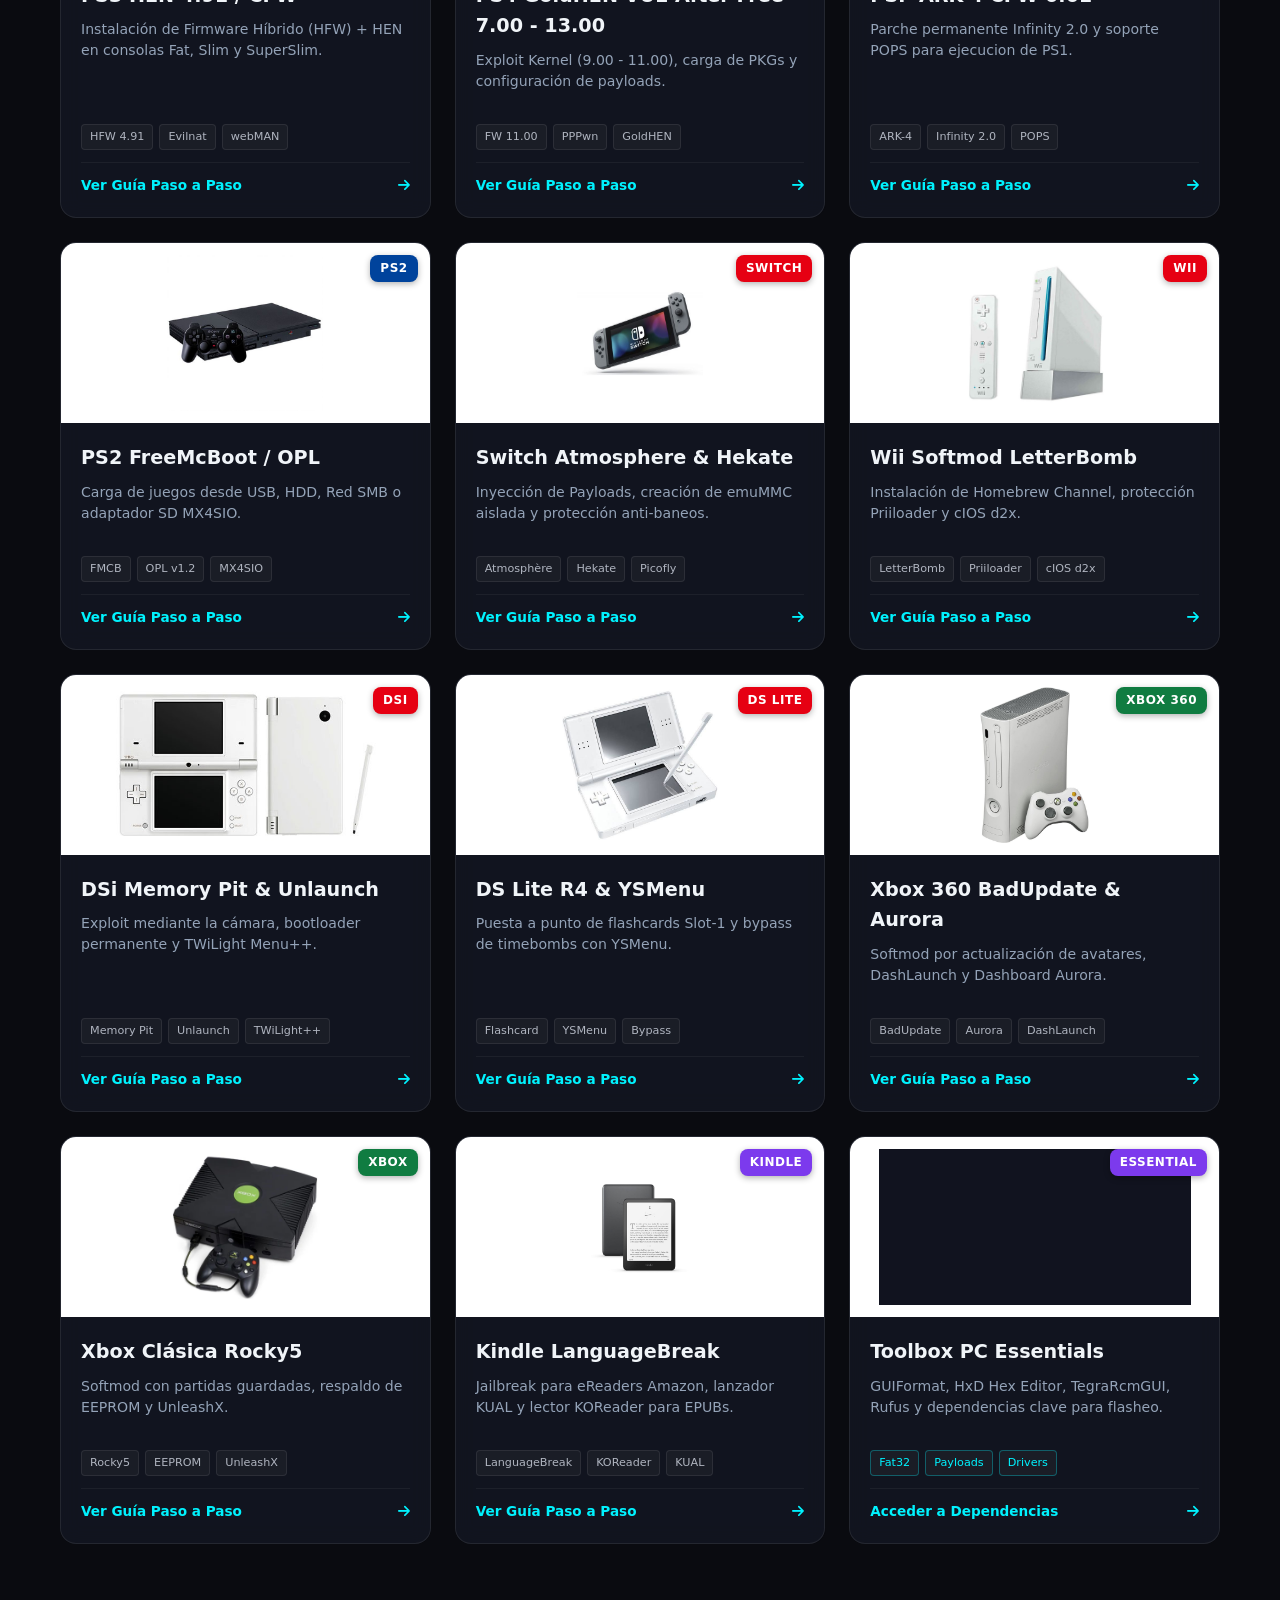
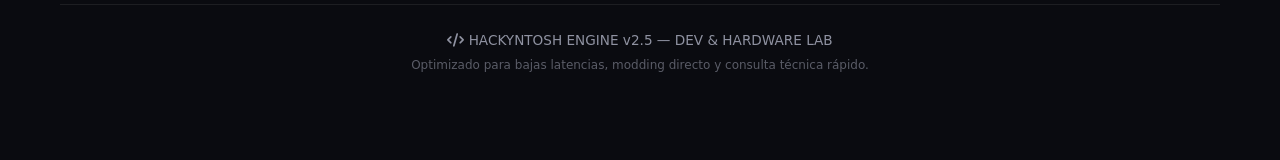
==== commit 707b0e51: "NAME" ====
--- a/index.html
+++ b/index.html
@@ -42,7 +42,7 @@
       <div class="hero-tag">
         <i class="fa-solid fa-bolt"></i> DOCUMENTACIÓN TÉCNICA Y SOFTMOD
       </div>
-      <h1>HACKYNTOSH <span class="glitch-text">LAB</span></h1>
+      <h1>HACKY<span class="glitch-text">LAB</span></h1>
       <p>
         Repositorio directo de exploits, payload injection y guías sin acortadores ni adware.
       </p>
